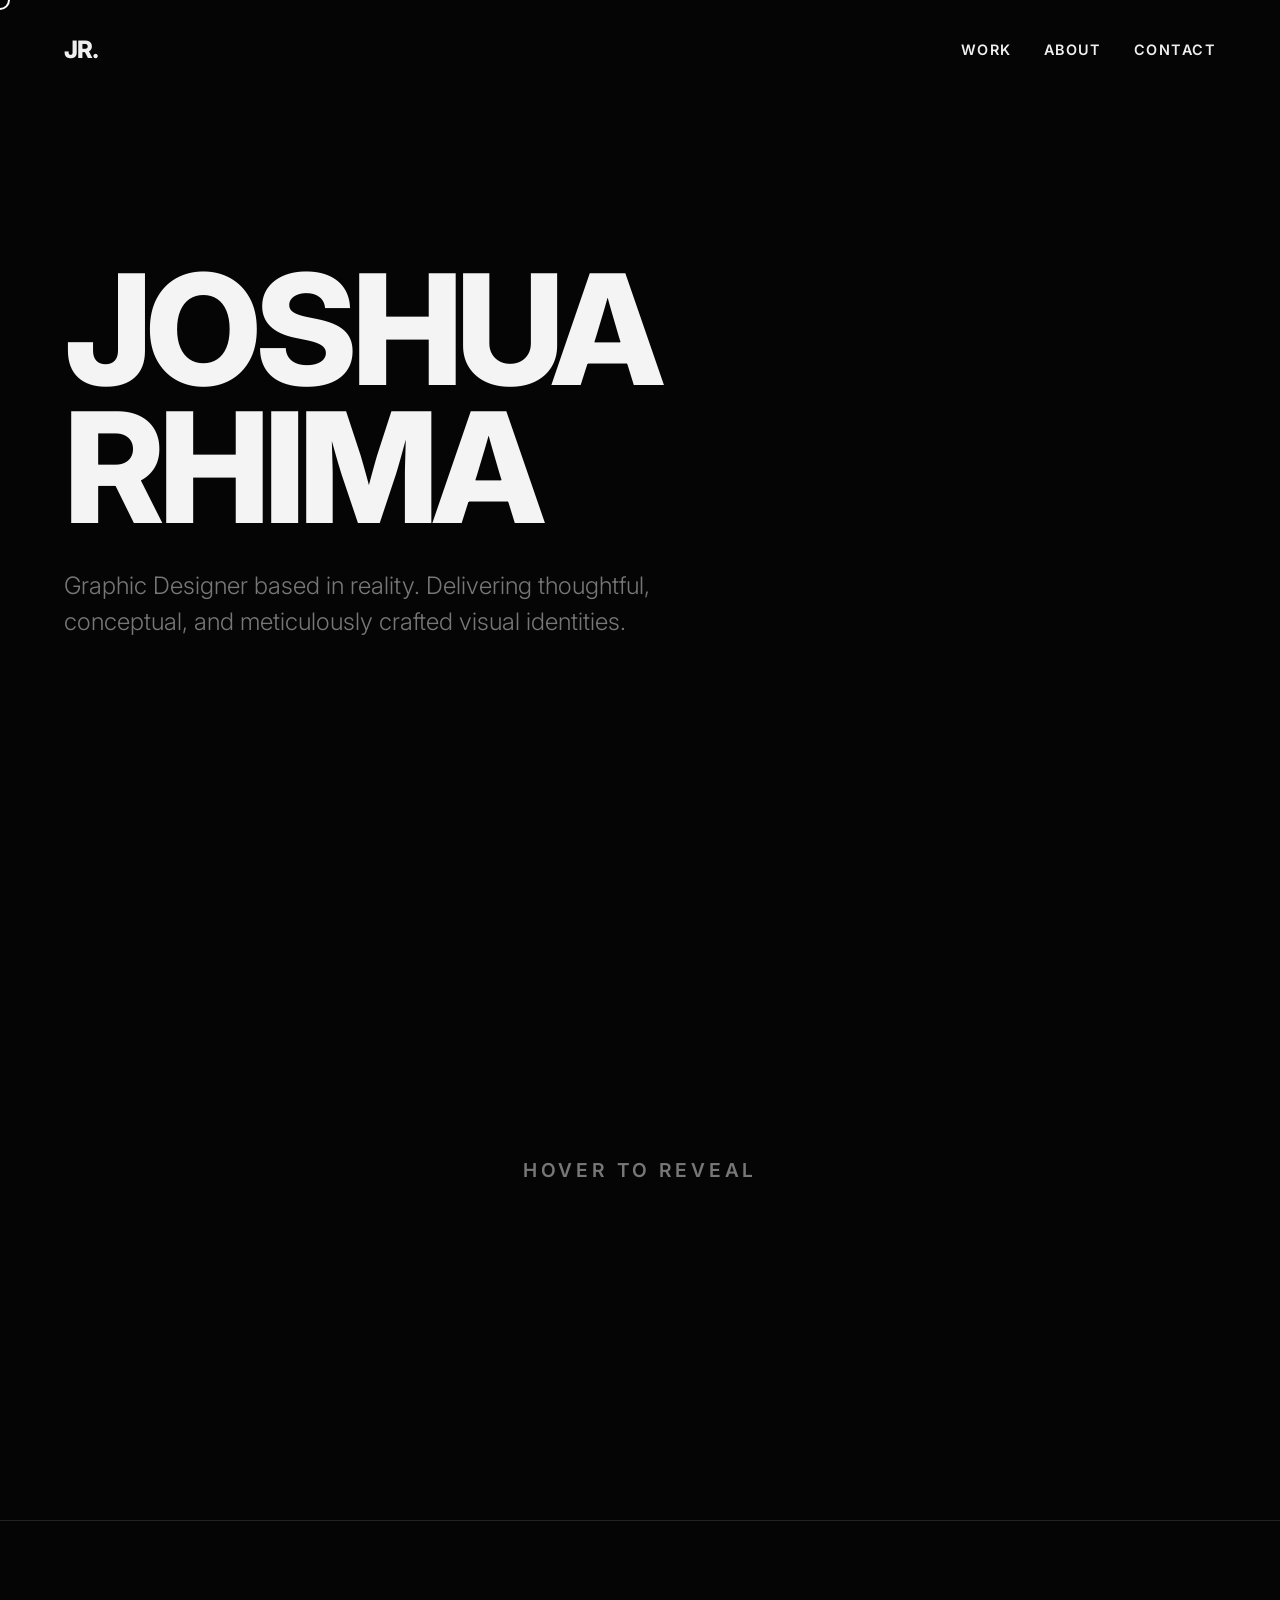
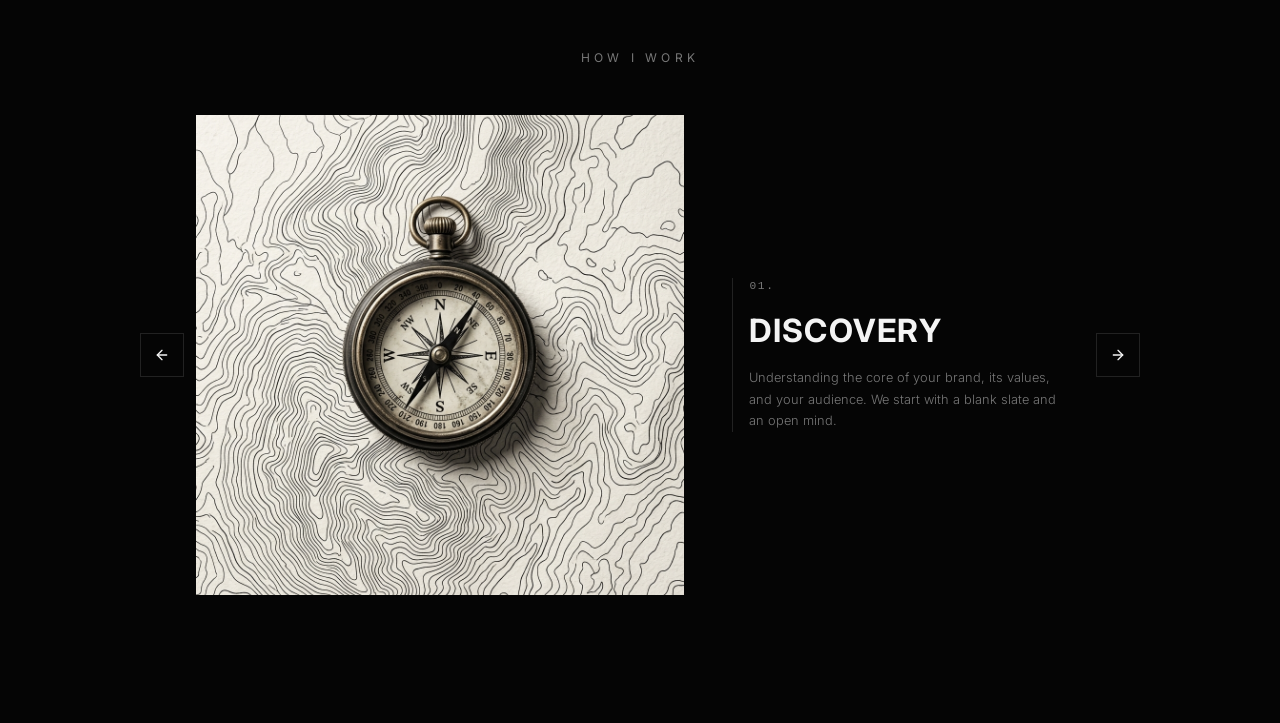
==== index.html @ 40f51364 "Initial commit: Joshua Rhima portfolio site" ====
<!DOCTYPE html>
<html lang="en">
<head>
    <meta charset="UTF-8">
    <meta name="viewport" content="width=device-width, initial-scale=1.0">
    <title>Joshua Rhima | Graphic Designer</title>
    <meta name="description" content="Portfolio of Joshua Rhima, Graphic Designer. Thoughtful identities and monochromatic design.">
    <meta name="keywords" content="Joshua Rhima, Graphic Designer, Portfolio, Branding, Monochromatic, Typography">
    <meta name="author" content="Joshua Rhima">
    <meta property="og:title" content="Joshua Rhima | Graphic Designer">
    <meta property="og:description" content="Portfolio of Joshua Rhima, Graphic Designer. Thoughtful identities and monochromatic design.">
    <meta property="og:type" content="website">
    <meta name="twitter:card" content="summary_large_image">
    <link rel="icon" href="data:image/svg+xml,<svg xmlns='http://www.w3.org/2000/svg' viewBox='0 0 100 100'><rect width='100' height='100' fill='%23000'/><text y='70' x='15' font-size='60' font-family='sans-serif' font-weight='bold' fill='%23fff'>JR</text></svg>">
    
    <!-- Google Fonts: Inter for crisp, modern typography -->
    <link rel="preconnect" href="https://fonts.googleapis.com">
    <link rel="preconnect" href="https://fonts.gstatic.com" crossorigin>
    <link href="https://fonts.googleapis.com/css2?family=Inter:wght@300;400;600;800&display=swap" rel="stylesheet">
    
    <link rel="stylesheet" href="style.css">
</head>
<body>
    <!-- Custom Cursor -->
    <div class="cursor"></div>

    <header class="header slide-in-top">
        <div class="logo"><a href="index.html">JR.</a></div>
        <nav>
            <a href="work.html">Work</a>
            <a href="about.html">About</a>
            <a href="contact.html">Contact</a>
        </nav>
    </header>

    <main>
        <section class="hero fade-in">
            <h1>Joshua<br>Rhima</h1>
            <p class="subtitle">Graphic Designer based in reality. Delivering thoughtful, conceptual, and meticulously crafted visual identities.</p>
        </section>

        <section class="flicker-section">
            <div class="hover-instruction">HOVER TO REVEAL</div>
            <div class="flicker-wrapper">
                <img src="assets/project1.jpg" class="flicker-item" alt="Brand 1">
                <img src="assets/project2.jpg" class="flicker-item" alt="Brand 2">
                <img src="assets/project3.jpg" class="flicker-item" alt="Brand 3">
                <img src="assets/project4.jpg" class="flicker-item" alt="Brand 4">
                <div class="flicker-item typography-brand" style="font-family: Helvetica, sans-serif; font-weight: 900; letter-spacing: -2px; font-size: clamp(3rem, 8vw, 8rem);">MONOLITH</div>
                <div class="flicker-item typography-brand" style="font-family: 'Times New Roman', serif; font-style: italic; font-size: clamp(3rem, 8vw, 8rem);">Void.</div>
                <div class="flicker-item typography-brand" style="font-family: monospace; letter-spacing: 10px; font-size: clamp(2rem, 6vw, 6rem);">S H I F T</div>
                <div class="flicker-item typography-brand" style="font-family: var(--font-primary); font-weight: 300; font-size: clamp(4rem, 9vw, 9rem);">Aura</div>
                <div class="flicker-item typography-brand" style="font-family: 'Courier New', Courier, monospace; font-weight: bold; font-size: clamp(5rem, 10vw, 10rem); transform: scaleY(1.5);">NOVA</div>
                <div class="flicker-item typography-brand" style="font-family: Arial, sans-serif; font-weight: 100; letter-spacing: 20px; font-size: clamp(2rem, 5vw, 5rem);">LUMEN</div>
                <div class="flicker-item typography-brand" style="font-family: 'Georgia', serif; font-weight: bold; font-size: clamp(3rem, 8vw, 8rem); text-transform: uppercase;">Apex</div>
                <div class="flicker-item typography-brand" style="font-family: var(--font-primary); font-weight: 800; font-size: clamp(5rem, 12vw, 12rem); line-height: 0.8;">ZEN<br>ITH</div>
                <div class="flicker-item typography-brand" style="font-family: 'Trebuchet MS', sans-serif; font-style: italic; font-size: clamp(4rem, 9vw, 9rem);">Pulse</div>
                <div class="flicker-item typography-brand" style="font-family: 'Impact', sans-serif; font-size: clamp(4rem, 11vw, 11rem); text-transform: uppercase;">Onyx</div>
                <div class="flicker-item typography-brand" style="font-family: 'Palatino', serif; font-size: clamp(3rem, 7vw, 7rem); letter-spacing: 5px;">KINE</div>
                
                <div class="flicker-final">JR.</div>
            </div>
        </section>

        <section class="how-i-work-section reveal-up">
            <h2 class="section-title" style="text-align: center; margin-bottom: 2rem;">How I Work</h2>
            
            <div class="slider-container">
                <button class="slider-btn prev-btn" aria-label="Previous Slide">
                    <svg viewBox="0 0 24 24" width="24" height="24" stroke="currentColor" stroke-width="2" fill="none" stroke-linecap="round" stroke-linejoin="round"><line x1="19" y1="12" x2="5" y2="12"></line><polyline points="12 19 5 12 12 5"></polyline></svg>
                </button>
                
                <div class="slides-wrapper">
                    <!-- Slide 1 -->
                    <div class="slide active">
                        <div class="slide-content-wrapper">
                            <div class="slide-image">
                                <img src="assets/slide_1.jpg" alt="Discovery Imagery">
                            </div>
                            <div class="slide-text-content">
                                <div class="slide-number">01.</div>
                                <h3 class="slide-heading">Discovery</h3>
                                <p class="slide-text">Understanding the core of your brand, its values, and your audience. We start with a blank slate and an open mind.</p>
                            </div>
                        </div>
                    </div>
                    <!-- Slide 2 -->
                    <div class="slide">
                        <div class="slide-content-wrapper">
                            <div class="slide-image">
                                <img src="assets/slide_2.jpg" alt="Strategy Imagery">
                            </div>
                            <div class="slide-text-content">
                                <div class="slide-number">02.</div>
                                <h3 class="slide-heading">Strategy</h3>
                                <p class="slide-text">Plotting the course. Defining the positioning and messaging framework that will drive the visual identity.</p>
                            </div>
                        </div>
                    </div>
                    <!-- Slide 3 -->
                    <div class="slide">
                        <div class="slide-content-wrapper">
                            <div class="slide-image">
                                <img src="assets/slide_3.jpg" alt="Ideation Imagery">
                            </div>
                            <div class="slide-text-content">
                                <div class="slide-number">03.</div>
                                <h3 class="slide-heading">Ideation</h3>
                                <p class="slide-text">The messy part. Sketching, brainstorming, and exploring a multitude of directions without boundaries.</p>
                            </div>
                        </div>
                    </div>
                    <!-- Slide 4 -->
                    <div class="slide">
                        <div class="slide-content-wrapper">
                            <div class="slide-image">
                                <img src="assets/slide_4.jpg" alt="Concept Imagery">
                            </div>
                            <div class="slide-text-content">
                                <div class="slide-number">04.</div>
                                <h3 class="slide-heading">Concept</h3>
                                <p class="slide-text">Distilling ideas into strong, distinct visual concepts. Creating the first glimpse of the brand's potential.</p>
                            </div>
                        </div>
                    </div>
                    <!-- Slide 5 -->
                    <div class="slide">
                        <div class="slide-content-wrapper">
                            <div class="slide-image">
                                <img src="assets/project1.jpg" alt="Refinement Imagery Placeholder">
                            </div>
                            <div class="slide-text-content">
                                <div class="slide-number">05.</div>
                                <h3 class="slide-heading">Refinement</h3>
                                <p class="slide-text">Honing in on the chosen direction. Stripping away the unnecessary until only the essential remains.</p>
                            </div>
                        </div>
                    </div>
                    <!-- Slide 6 -->
                    <div class="slide">
                        <div class="slide-content-wrapper">
                            <div class="slide-image">
                                <img src="assets/project2.jpg" alt="Typography Imagery Placeholder">
                            </div>
                            <div class="slide-text-content">
                                <div class="slide-number">06.</div>
                                <h3 class="slide-heading">Typography</h3>
                                <p class="slide-text">Selecting and customizing typefaces that give the brand its unique, uncompromising voice and tone.</p>
                            </div>
                        </div>
                    </div>
                    <!-- Slide 7 -->
                    <div class="slide">
                        <div class="slide-content-wrapper">
                            <div class="slide-image">
                                <img src="assets/project3.jpg" alt="Color and Form Imagery Placeholder">
                            </div>
                            <div class="slide-text-content">
                                <div class="slide-number">07.</div>
                                <h3 class="slide-heading">Color & Form</h3>
                                <p class="slide-text">Establishing a robust, monochromatic-focused palette and structural elements that anchor the identity.</p>
                            </div>
                        </div>
                    </div>
                    <!-- Slide 8 -->
                    <div class="slide">
                        <div class="slide-content-wrapper">
                            <div class="slide-image">
                                <img src="assets/project4.jpg" alt="Application Imagery Placeholder">
                            </div>
                            <div class="slide-text-content">
                                <div class="slide-number">08.</div>
                                <h3 class="slide-heading">Application</h3>
                                <p class="slide-text">Testing the identity across various touchpoints—from digital interfaces to physical packaging.</p>
                            </div>
                        </div>
                    </div>
                    <!-- Slide 9 -->
                    <div class="slide">
                        <div class="slide-content-wrapper">
                            <div class="slide-image">
                                <img src="assets/project1.jpg" alt="Delivery Imagery Placeholder">
                            </div>
                            <div class="slide-text-content">
                                <div class="slide-number">09.</div>
                                <h3 class="slide-heading">Delivery</h3>
                                <p class="slide-text">Finalizing guidelines, exporting pristine assets, and handing over the keys to your new brand.</p>
                            </div>
                        </div>
                    </div>
                    <!-- Slide 10 -->
                    <div class="slide">
                        <div class="slide-content-wrapper">
                            <div class="slide-image">
                                <img src="assets/project2.jpg" alt="Evolution Imagery Placeholder">
                            </div>
                            <div class="slide-text-content">
                                <div class="slide-number">10.</div>
                                <h3 class="slide-heading">Evolution</h3>
                                <p class="slide-text">A brand is a living thing. We provide ongoing support to ensure the identity grows and adapts over time.</p>
                            </div>
                        </div>
                    </div>
                </div>
                
                <button class="slider-btn next-btn" aria-label="Next Slide">
                    <svg viewBox="0 0 24 24" width="24" height="24" stroke="currentColor" stroke-width="2" fill="none" stroke-linecap="round" stroke-linejoin="round"><line x1="5" y1="12" x2="19" y2="12"></line><polyline points="12 5 19 12 12 19"></polyline></svg>
                </button>
                
                <div class="slider-dots"></div>
            </div>
        </section>
    </main>

    <script src="main.js"></script>
</body>
</html>
---- style.css ----
/* Custom Properties for Monochromatic Theme */
:root {
    --bg-color: #050505;
    --text-color: #f4f4f4;
    --accent-color: #ffffff;
    --muted-color: #777777;
    --border-color: #222222;
    --font-primary: 'Inter', sans-serif;
    
    --transition-smooth: 0.6s cubic-bezier(0.16, 1, 0.3, 1);
}

/* Reset & Base Styles */
* {
    margin: 0;
    padding: 0;
    box-sizing: border-box;
}

body {
    background-color: var(--bg-color);
    color: var(--text-color);
    font-family: var(--font-primary);
    line-height: 1.5;
    -webkit-font-smoothing: antialiased;
    -moz-osx-font-smoothing: grayscale;
    overflow-x: hidden;
    cursor: none; /* For custom cursor */
}

a {
    color: inherit;
    text-decoration: none;
    transition: color 0.3s ease;
}

a:hover {
    color: var(--muted-color);
}

/* Custom Cursor */
.cursor {
    width: 20px;
    height: 20px;
    border: 2px solid var(--accent-color);
    border-radius: 50%;
    position: fixed;
    pointer-events: none;
    z-index: 9999;
    transform: translate(-50%, -50%);
    transition: width 0.2s, height 0.2s, background-color 0.2s;
    mix-blend-mode: difference;
}

.cursor.hovered {
    width: 50px;
    height: 50px;
    background-color: var(--accent-color);
    border-color: transparent;
}

/* Header */
.header {
    display: flex;
    justify-content: space-between;
    align-items: center;
    padding: 2rem 4rem;
    position: fixed;
    top: 0;
    width: 100%;
    z-index: 100;
    mix-blend-mode: difference;
}

.logo {
    font-size: 1.5rem;
    font-weight: 800;
    letter-spacing: -0.05em;
}

nav {
    display: flex;
    gap: 2rem;
    font-size: 0.9rem;
    font-weight: 600;
    text-transform: uppercase;
    letter-spacing: 0.1em;
}

/* Hero Section */
.hero {
    min-height: 100vh;
    display: flex;
    flex-direction: column;
    justify-content: center;
    padding: 0 4rem;
}

.hero h1 {
    font-size: clamp(4rem, 12vw, 12rem);
    font-weight: 800;
    line-height: 0.9;
    letter-spacing: -0.04em;
    margin-bottom: 2rem;
    text-transform: uppercase;
}

.subtitle {
    font-size: clamp(1rem, 2vw, 1.5rem);
    max-width: 600px;
    color: var(--muted-color);
    font-weight: 300;
}

/* Typography Utilities */
.section-title {
    font-size: clamp(2rem, 5vw, 4rem);
    font-weight: 600;
    letter-spacing: -0.02em;
    margin-bottom: 4rem;
}

/* Work Section */
.work-section {
    padding: 8rem 4rem;
}

.work-grid {
    display: grid;
    grid-template-columns: repeat(2, 1fr);
    gap: 6rem 4rem;
}

.project-card {
    display: flex;
    flex-direction: column;
    gap: 1.5rem;
}

/* Asymmetric / Playful Grid */
.offset-card {
    margin-top: 8rem;
}

.project-image-wrapper {
    overflow: hidden;
    position: relative;
    aspect-ratio: 4/5;
    background-color: var(--border-color);
}

.project-image {
    width: 100%;
    height: 100%;
    object-fit: cover;
    transition: transform 0.8s var(--transition-smooth);
    filter: grayscale(100%);
}

.project-card:hover .project-image {
    transform: scale(1.05);
    filter: grayscale(0%);
}

.project-info h3 {
    font-size: 1.5rem;
    font-weight: 600;
    margin-bottom: 0.5rem;
}

.project-info p {
    color: var(--muted-color);
    font-size: 0.9rem;
    text-transform: uppercase;
    letter-spacing: 0.05em;
}

/* About Section */
.about-section {
    padding: 8rem 4rem;
    background-color: #111;
    border-top: 1px solid var(--border-color);
    border-bottom: 1px solid var(--border-color);
}

.about-content {
    max-width: 800px;
    font-size: clamp(1.2rem, 3vw, 2.5rem);
    font-weight: 300;
    color: var(--muted-color);
}

.about-content p {
    margin-bottom: 2rem;
}

.about-content p:last-child {
    color: var(--text-color);
    font-weight: 600;
}

/* Footer */
.footer {
    padding: 8rem 4rem 2rem;
    display: flex;
    flex-direction: column;
    gap: 4rem;
}

.footer-headline {
    font-size: clamp(3rem, 8vw, 8rem);
    font-weight: 800;
    letter-spacing: -0.04em;
    line-height: 1;
}

.email-link {
    font-size: clamp(1.5rem, 4vw, 3rem);
    font-weight: 300;
    display: inline-block;
    border-bottom: 2px solid var(--accent-color);
    padding-bottom: 0.5rem;
    width: max-content;
}

.socials {
    display: flex;
    gap: 2rem;
    font-size: 1rem;
    text-transform: uppercase;
    letter-spacing: 0.1em;
    margin-top: 2rem;
}

.footer-bottom {
    display: flex;
    justify-content: space-between;
    padding-top: 2rem;
    border-top: 1px solid var(--border-color);
    font-size: 0.8rem;
    color: var(--muted-color);
    text-transform: uppercase;
    letter-spacing: 0.05em;
}

/* Animations & Reveal states */
.reveal-up {
    opacity: 0;
    transform: translateY(60px);
    transition: opacity 1s ease-out, transform 1s var(--transition-smooth);
}

.reveal-up.active {
    opacity: 1;
    transform: translateY(0);
}

.slide-in-top {
    animation: slideInTop 1s var(--transition-smooth) forwards;
}

.fade-in {
    animation: fadeIn 1.5s ease-out forwards;
}

@keyframes slideInTop {
    from { transform: translateY(-100%); opacity: 0; }
    to { transform: translateY(0); opacity: 1; }
}

@keyframes fadeIn {
    from { opacity: 0; }
    to { opacity: 1; }
}

/* Flicker Section */
.flicker-section {
    position: relative;
    width: 100%;
    height: 60vh;
    display: flex;
    justify-content: center;
    align-items: center;
    overflow: hidden;
    margin-bottom: 5rem;
    cursor: pointer;
}

.hover-instruction {
    position: absolute;
    font-size: clamp(0.8rem, 2vw, 1.2rem);
    letter-spacing: 0.2em;
    color: var(--muted-color);
    text-transform: uppercase;
    transition: opacity 0.3s ease;
    z-index: 10;
    pointer-events: none;
    font-weight: 600;
}

.flicker-section.is-playing .hover-instruction {
    opacity: 0;
}

/* How I Work Slider */
.how-i-work-section {
    padding: 8rem 4rem;
    display: flex;
    flex-direction: column;
    align-items: center;
    border-top: 1px solid var(--border-color);
    background-color: var(--bg-color);
}

.how-i-work-section .section-title {
    font-size: 0.75rem !important;
    font-weight: 400 !important;
    text-transform: uppercase;
    letter-spacing: 0.35em;
    color: var(--muted-color);
    margin-bottom: 3rem !important;
}

.slider-container {
    position: relative;
    width: 100%;
    max-width: 1000px;
    height: 480px;
    background-color: transparent;
    border: none;
    display: flex;
    align-items: center;
    overflow: hidden;
}

.slides-wrapper {
    position: relative;
    width: 100%;
    height: 100%;
}

.slide {
    position: absolute;
    top: 0;
    left: 0;
    width: 100%;
    height: 100%;
    padding: 0 3.5rem;
    opacity: 0;
    visibility: hidden;
    transition: opacity 0.6s ease, transform 0.6s var(--transition-smooth);
    transform: translateX(40px);
}

.slide-content-wrapper {
    display: flex;
    gap: 3rem;
    align-items: center;
    width: 100%;
    height: 100%;
}

.slide-image {
    flex: 0 0 55%;
    height: 100%;
    display: flex;
    align-items: center;
    justify-content: center;
    overflow: hidden;
}

.slide-image img {
    width: 100%;
    height: 100%;
    object-fit: cover;
    display: block;
    filter: grayscale(30%);
    transition: filter 0.4s ease;
}

.slide.active .slide-image img {
    filter: grayscale(10%);
}

.slide-text-content {
    flex: 1;
    display: flex;
    flex-direction: column;
    justify-content: center;
    padding-left: 1rem;
    border-left: 1px solid var(--border-color);
}

.slide.active {
    opacity: 1;
    visibility: visible;
    transform: translateX(0);
}

.slide.exiting-left {
    transform: translateX(-40px);
}

.slide.exiting-right {
    transform: translateX(40px);
}

.slide-number {
    font-size: 0.7rem;
    font-weight: 400;
    color: var(--muted-color);
    margin-bottom: 0.75rem;
    font-family: monospace;
    letter-spacing: 0.15em;
}

.slide-heading {
    font-size: clamp(1.25rem, 3vw, 2rem);
    font-weight: 700;
    margin-bottom: 0.75rem;
    text-transform: uppercase;
    letter-spacing: 0.04em;
}

.slide-text {
    font-size: 0.8rem;
    color: var(--muted-color);
    max-width: 320px;
    line-height: 1.7;
    font-weight: 300;
}

.slider-btn {
    position: absolute;
    top: 50%;
    transform: translateY(-50%);
    background: transparent;
    border: 1px solid var(--border-color);
    color: var(--text-color);
    width: 44px;
    height: 44px;
    display: flex;
    align-items: center;
    justify-content: center;
    cursor: pointer;
    z-index: 10;
    transition: border-color 0.3s ease, color 0.3s ease;
}

.slider-btn:hover {
    border-color: var(--text-color);
    color: var(--muted-color);
}

.slider-btn svg {
    pointer-events: none;
    width: 16px;
    height: 16px;
}

.prev-btn { left: 0; }
.next-btn { right: 0; }

.slider-dots {
    position: absolute;
    bottom: -2rem;
    left: 50%;
    transform: translateX(-50%);
    display: flex;
    gap: 12px;
}

.dot {
    width: 6px;
    height: 6px;
    border-radius: 50%;
    background-color: var(--border-color);
    cursor: pointer;
    transition: background-color 0.3s ease, transform 0.3s ease;
}

.dot.active {
    background-color: var(--text-color);
    transform: scale(1.4);
}

.flicker-wrapper {
    position: relative;
    width: 100%;
    height: 100%;
    display: flex;
    justify-content: center;
    align-items: center;
}

.flicker-item {
    position: absolute;
    opacity: 0;
    visibility: hidden;
    max-width: 80%;
    max-height: 80%;
    object-fit: contain;
}

.flicker-item.active {
    opacity: 1;
    visibility: visible;
}

.typography-brand {
    color: var(--text-color);
    text-align: center;
    pointer-events: none;
    user-select: none;
}

/* Final JR Icon */
.flicker-final {
    position: absolute;
    font-size: clamp(10rem, 25vw, 25rem);
    font-weight: 800;
    letter-spacing: -0.05em;
    color: var(--text-color);
    opacity: 0;
    visibility: hidden;
    transform: scale(0.5);
    transform-origin: center;
}

.flicker-final.active {
    visibility: visible;
    animation: finalPopOut 2s cubic-bezier(0.16, 1, 0.3, 1) forwards;
}

@keyframes finalPopOut {
    0% {
        opacity: 0;
        transform: scale(0.2);
    }
    30% {
        opacity: 1;
        transform: scale(1);
    }
    70% {
        opacity: 1;
        transform: scale(1.05);
    }
    100% {
        opacity: 0;
        transform: scale(3);
    }
}

/* Responsive Design */
@media (max-width: 900px) {
    .work-grid {
        grid-template-columns: 1fr;
        gap: 4rem;
    }
    
    .offset-card {
        margin-top: 0;
    }
    
    .header {
        padding: 1.5rem 2rem;
    }
    
    .hero, .work-section, .about-section, .footer {
        padding-left: 2rem;
        padding-right: 2rem;
    }
    
    .cursor {
        display: none; /* Disable custom cursor on mobile */
    }
    
    body {
        cursor: auto; /* Reset to normal cursor */
    }
    
    .how-i-work-section {
        padding: 5rem 1.5rem;
    }
    
    .slider-container {
        height: 520px;
    }
    
    .slide {
        padding: 0 2.5rem;
    }
    
    .slide-content-wrapper {
        flex-direction: column;
        gap: 1.5rem;
    }
    
    .slide-image {
        flex: 0 0 50%;
        width: 100%;
    }
    
    .slide-text-content {
        border-left: none;
        border-top: 1px solid var(--border-color);
        padding-left: 0;
        padding-top: 1rem;
    }
    
    .slider-btn {
        width: 32px;
        height: 32px;
    }
    
    .slider-btn svg {
        width: 12px;
        height: 12px;
    }
}
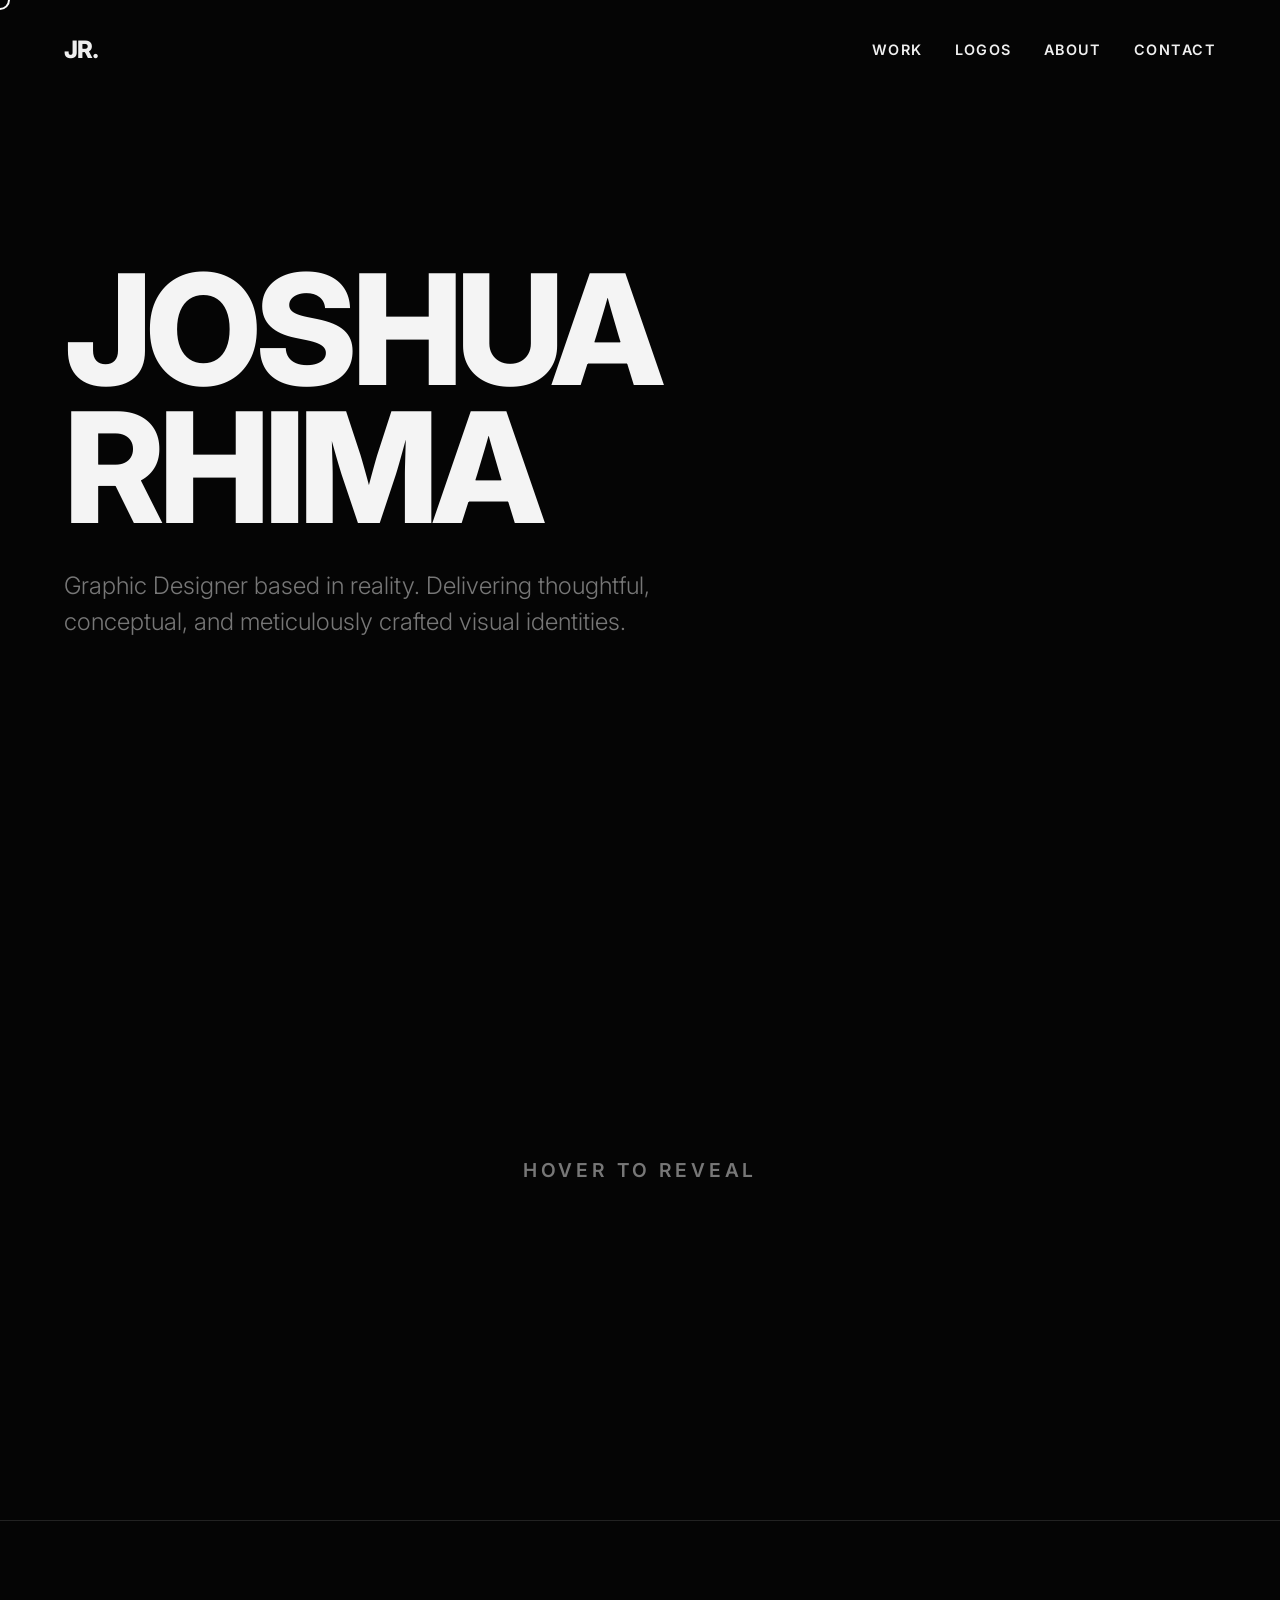
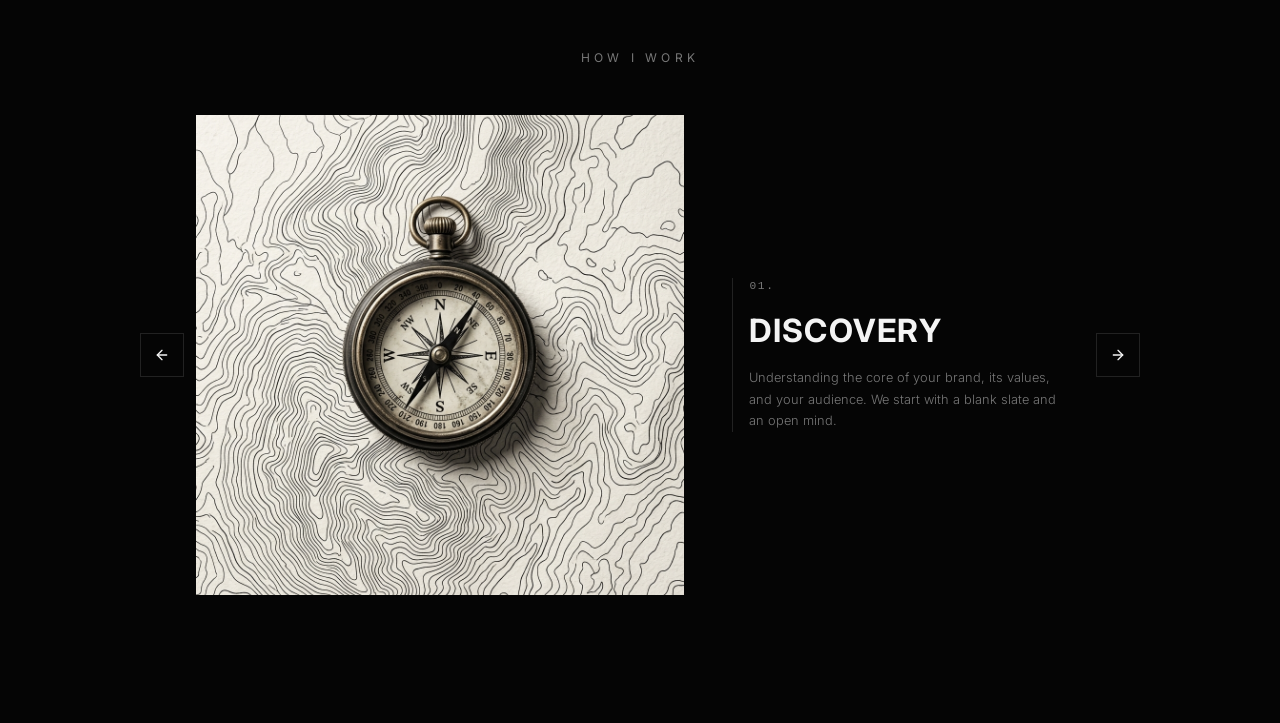
==== commit ea5551b0: "feat: Add Logos page, update navbars, and add new slide images" ====
--- a/index.html
+++ b/index.html
@@ -28,6 +28,7 @@
         <div class="logo"><a href="index.html">JR.</a></div>
         <nav>
             <a href="work.html">Work</a>
+            <a href="logos.html">Logos</a>
             <a href="about.html">About</a>
             <a href="contact.html">Contact</a>
         </nav>
@@ -127,7 +128,7 @@
                     <div class="slide">
                         <div class="slide-content-wrapper">
                             <div class="slide-image">
-                                <img src="assets/project1.jpg" alt="Refinement Imagery Placeholder">
+                                <img src="assets/slide_5.jpg" alt="Refinement Imagery">
                             </div>
                             <div class="slide-text-content">
                                 <div class="slide-number">05.</div>
@@ -140,7 +141,7 @@
                     <div class="slide">
                         <div class="slide-content-wrapper">
                             <div class="slide-image">
-                                <img src="assets/project2.jpg" alt="Typography Imagery Placeholder">
+                                <img src="assets/slide_6.jpg" alt="Typography Imagery">
                             </div>
                             <div class="slide-text-content">
                                 <div class="slide-number">06.</div>
@@ -153,7 +154,7 @@
                     <div class="slide">
                         <div class="slide-content-wrapper">
                             <div class="slide-image">
-                                <img src="assets/project3.jpg" alt="Color and Form Imagery Placeholder">
+                                <img src="assets/slide_7.jpg" alt="Color and Form Imagery">
                             </div>
                             <div class="slide-text-content">
                                 <div class="slide-number">07.</div>
@@ -166,7 +167,7 @@
                     <div class="slide">
                         <div class="slide-content-wrapper">
                             <div class="slide-image">
-                                <img src="assets/project4.jpg" alt="Application Imagery Placeholder">
+                                <img src="assets/slide_8.jpg" alt="Application Imagery">
                             </div>
                             <div class="slide-text-content">
                                 <div class="slide-number">08.</div>
@@ -179,7 +180,7 @@
                     <div class="slide">
                         <div class="slide-content-wrapper">
                             <div class="slide-image">
-                                <img src="assets/project1.jpg" alt="Delivery Imagery Placeholder">
+                                <img src="assets/slide_9.jpg" alt="Delivery Imagery">
                             </div>
                             <div class="slide-text-content">
                                 <div class="slide-number">09.</div>
@@ -192,7 +193,7 @@
                     <div class="slide">
                         <div class="slide-content-wrapper">
                             <div class="slide-image">
-                                <img src="assets/project2.jpg" alt="Evolution Imagery Placeholder">
+                                <img src="assets/slide_10.jpg" alt="Evolution Imagery">
                             </div>
                             <div class="slide-text-content">
                                 <div class="slide-number">10.</div>
--- a/style.css
+++ b/style.css
@@ -178,7 +178,6 @@
 /* About Section */
 .about-section {
     padding: 8rem 4rem;
-    background-color: #111;
     border-top: 1px solid var(--border-color);
     border-bottom: 1px solid var(--border-color);
 }
@@ -548,11 +547,112 @@
     100% {
         opacity: 0;
         transform: scale(3);
-    }
-}
-
-/* Responsive Design */
+/* Logos Page Styles */
+.logos-hero {
+    padding: 10rem 4rem 4rem;
+    display: flex;
+    flex-direction: column;
+    justify-content: center;
+    border-bottom: 1px solid var(--border-color);
+}
+
+.logos-page-title {
+    font-size: clamp(3rem, 8vw, 8rem);
+    font-weight: 800;
+    letter-spacing: -0.04em;
+    line-height: 1;
+    text-transform: uppercase;
+    margin-bottom: 2rem;
+}
+
+.logos-page-subtitle {
+    font-size: clamp(1rem, 2vw, 1.5rem);
+    max-width: 600px;
+    color: var(--muted-color);
+    font-weight: 300;
+}
+
+.logos-grid-section {
+    padding: 0;
+}
+
+.logos-grid {
+    display: grid;
+    grid-template-columns: repeat(3, 1fr);
+    border-bottom: 1px solid var(--border-color);
+}
+
+.logo-cell {
+    aspect-ratio: 1;
+    display: flex;
+    flex-direction: column;
+    justify-content: center;
+    align-items: center;
+    border-right: 1px solid var(--border-color);
+    border-bottom: 1px solid var(--border-color);
+    position: relative;
+    overflow: hidden;
+    cursor: none;
+    transition: background-color 0.4s ease;
+}
+
+.logo-cell:nth-child(3n) {
+    border-right: none;
+}
+
+.logo-cell:hover {
+    background-color: #111;
+}
+
+.logo-mark {
+    color: var(--text-color);
+    text-align: center;
+    pointer-events: none;
+    user-select: none;
+    transition: transform 0.6s cubic-bezier(0.16, 1, 0.3, 1);
+}
+
+.logo-cell:hover .logo-mark {
+    transform: scale(1.05);
+}
+
+.logo-label {
+    position: absolute;
+    bottom: 1.5rem;
+    font-size: 0.75rem;
+    text-transform: uppercase;
+    letter-spacing: 0.1em;
+    color: var(--muted-color);
+    opacity: 0;
+    transform: translateY(10px);
+    transition: opacity 0.4s ease, transform 0.4s ease;
+}
+
+.logo-cell:hover .logo-label {
+    opacity: 1;
+    transform: translateY(0);
+}
+
+/* Animations & Reveal states */
+
 @media (max-width: 900px) {
+    .logos-hero {
+        padding-left: 2rem;
+        padding-right: 2rem;
+    }
+    
+    .logos-grid {
+        grid-template-columns: repeat(2, 1fr);
+    }
+    
+    .logo-cell:nth-child(2n) {
+        border-right: none;
+    }
+    
+    .logo-cell:nth-child(3n) {
+        border-right: 1px solid var(--border-color); /* Restore border for 3rd items in a 2-col layout */
+    }
+
     .work-grid {
         grid-template-columns: 1fr;
         gap: 4rem;
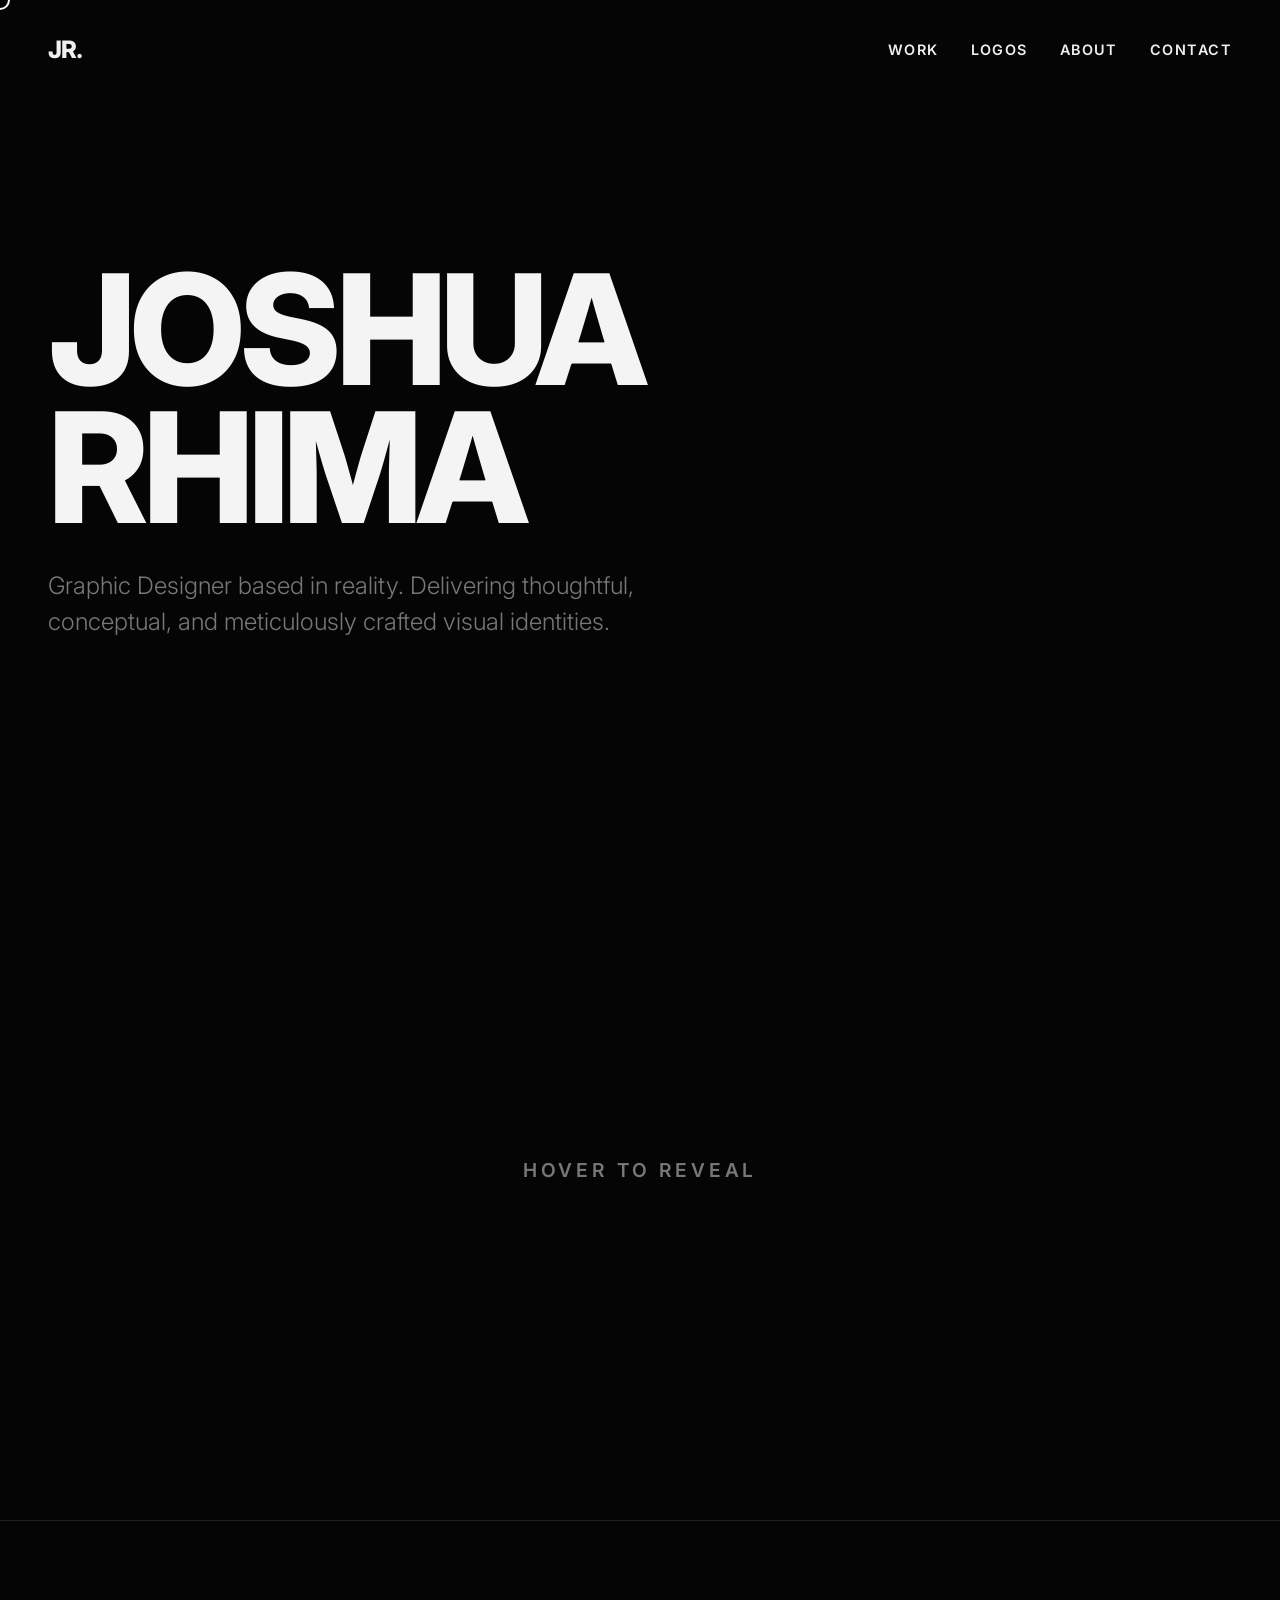
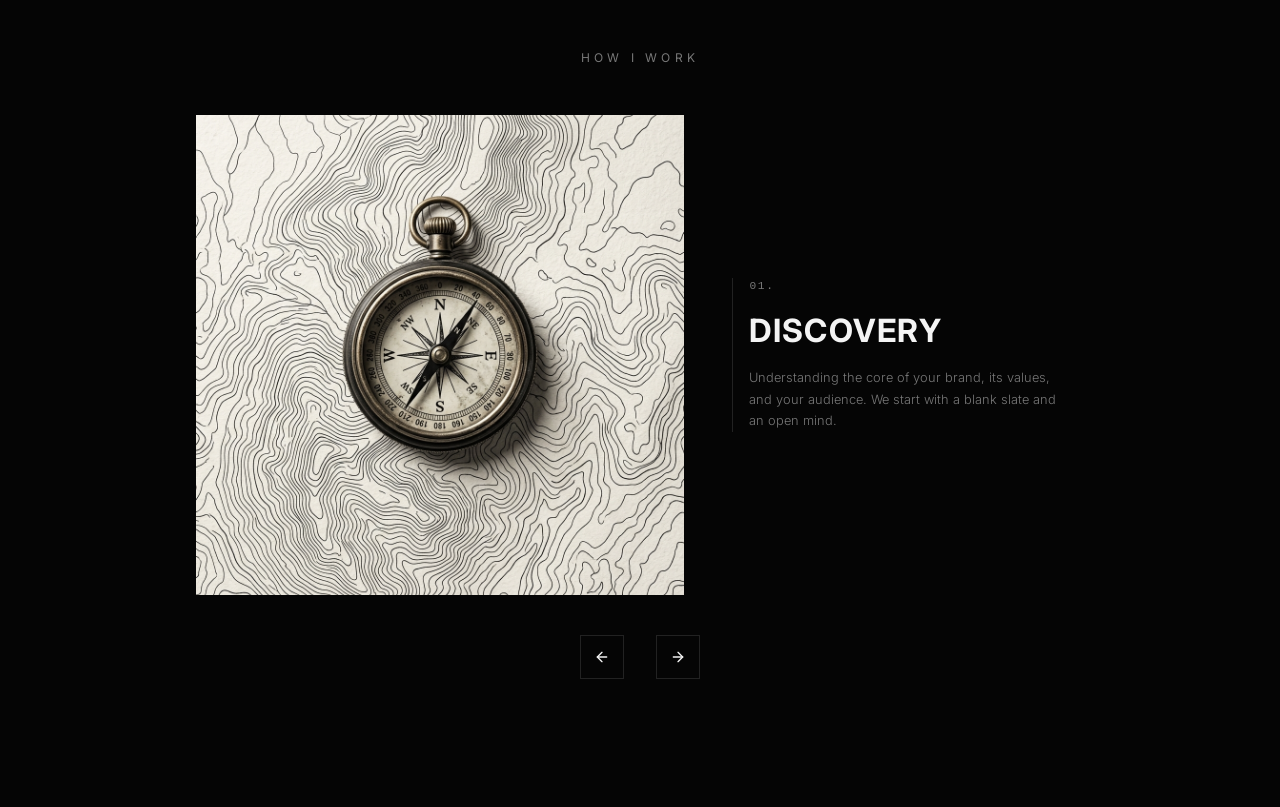
==== commit 93ad443b: "Fix slider arrow overlap by creating a dedicated slider navigation bar below the images" ====
--- a/index.html
+++ b/index.html
@@ -26,7 +26,12 @@
 
     <header class="header slide-in-top">
         <div class="logo"><a href="index.html">JR.</a></div>
-        <nav>
+        <button class="menu-toggle" aria-label="Toggle Menu">
+            <span></span>
+            <span></span>
+            <span></span>
+        </button>
+        <nav class="nav-menu">
             <a href="work.html">Work</a>
             <a href="logos.html">Logos</a>
             <a href="about.html">About</a>
@@ -67,148 +72,148 @@
             <h2 class="section-title" style="text-align: center; margin-bottom: 2rem;">How I Work</h2>
             
             <div class="slider-container">
+                <div class="slides-wrapper">
+                    <!-- Slide 1 -->
+                    <div class="slide active">
+                        <div class="slide-content-wrapper">
+                            <div class="slide-image">
+                                <img src="assets/slide_1.jpg" alt="Discovery Imagery">
+                            </div>
+                            <div class="slide-text-content">
+                                <div class="slide-number">01.</div>
+                                <h3 class="slide-heading">Discovery</h3>
+                                <p class="slide-text">Understanding the core of your brand, its values, and your audience. We start with a blank slate and an open mind.</p>
+                            </div>
+                        </div>
+                    </div>
+                    <!-- Slide 2 -->
+                    <div class="slide">
+                        <div class="slide-content-wrapper">
+                            <div class="slide-image">
+                                <img src="assets/slide_2.jpg" alt="Strategy Imagery">
+                            </div>
+                            <div class="slide-text-content">
+                                <div class="slide-number">02.</div>
+                                <h3 class="slide-heading">Strategy</h3>
+                                <p class="slide-text">Plotting the course. Defining the positioning and messaging framework that will drive the visual identity.</p>
+                            </div>
+                        </div>
+                    </div>
+                    <!-- Slide 3 -->
+                    <div class="slide">
+                        <div class="slide-content-wrapper">
+                            <div class="slide-image">
+                                <img src="assets/slide_3.jpg" alt="Ideation Imagery">
+                            </div>
+                            <div class="slide-text-content">
+                                <div class="slide-number">03.</div>
+                                <h3 class="slide-heading">Ideation</h3>
+                                <p class="slide-text">The messy part. Sketching, brainstorming, and exploring a multitude of directions without boundaries.</p>
+                            </div>
+                        </div>
+                    </div>
+                    <!-- Slide 4 -->
+                    <div class="slide">
+                        <div class="slide-content-wrapper">
+                            <div class="slide-image">
+                                <img src="assets/slide_4.jpg" alt="Concept Imagery">
+                            </div>
+                            <div class="slide-text-content">
+                                <div class="slide-number">04.</div>
+                                <h3 class="slide-heading">Concept</h3>
+                                <p class="slide-text">Distilling ideas into strong, distinct visual concepts. Creating the first glimpse of the brand's potential.</p>
+                            </div>
+                        </div>
+                    </div>
+                    <!-- Slide 5 -->
+                    <div class="slide">
+                        <div class="slide-content-wrapper">
+                            <div class="slide-image">
+                                <img src="assets/slide_5.jpg" alt="Refinement Imagery">
+                            </div>
+                            <div class="slide-text-content">
+                                <div class="slide-number">05.</div>
+                                <h3 class="slide-heading">Refinement</h3>
+                                <p class="slide-text">Honing in on the chosen direction. Stripping away the unnecessary until only the essential remains.</p>
+                            </div>
+                        </div>
+                    </div>
+                    <!-- Slide 6 -->
+                    <div class="slide">
+                        <div class="slide-content-wrapper">
+                            <div class="slide-image">
+                                <img src="assets/slide_6.jpg" alt="Typography Imagery">
+                            </div>
+                            <div class="slide-text-content">
+                                <div class="slide-number">06.</div>
+                                <h3 class="slide-heading">Typography</h3>
+                                <p class="slide-text">Selecting and customizing typefaces that give the brand its unique, uncompromising voice and tone.</p>
+                            </div>
+                        </div>
+                    </div>
+                    <!-- Slide 7 -->
+                    <div class="slide">
+                        <div class="slide-content-wrapper">
+                            <div class="slide-image">
+                                <img src="assets/slide_7.jpg" alt="Color and Form Imagery">
+                            </div>
+                            <div class="slide-text-content">
+                                <div class="slide-number">07.</div>
+                                <h3 class="slide-heading">Color & Form</h3>
+                                <p class="slide-text">Establishing a robust, monochromatic-focused palette and structural elements that anchor the identity.</p>
+                            </div>
+                        </div>
+                    </div>
+                    <!-- Slide 8 -->
+                    <div class="slide">
+                        <div class="slide-content-wrapper">
+                            <div class="slide-image">
+                                <img src="assets/slide_8.jpg" alt="Application Imagery">
+                            </div>
+                            <div class="slide-text-content">
+                                <div class="slide-number">08.</div>
+                                <h3 class="slide-heading">Application</h3>
+                                <p class="slide-text">Testing the identity across various touchpoints—from digital interfaces to physical packaging.</p>
+                            </div>
+                        </div>
+                    </div>
+                    <!-- Slide 9 -->
+                    <div class="slide">
+                        <div class="slide-content-wrapper">
+                            <div class="slide-image">
+                                <img src="assets/slide_9.jpg" alt="Delivery Imagery">
+                            </div>
+                            <div class="slide-text-content">
+                                <div class="slide-number">09.</div>
+                                <h3 class="slide-heading">Delivery</h3>
+                                <p class="slide-text">Finalizing guidelines, exporting pristine assets, and handing over the keys to your new brand.</p>
+                            </div>
+                        </div>
+                    </div>
+                    <!-- Slide 10 -->
+                    <div class="slide">
+                        <div class="slide-content-wrapper">
+                            <div class="slide-image">
+                                <img src="assets/slide_10.jpg" alt="Evolution Imagery">
+                            </div>
+                            <div class="slide-text-content">
+                                <div class="slide-number">10.</div>
+                                <h3 class="slide-heading">Evolution</h3>
+                                <p class="slide-text">A brand is a living thing. We provide ongoing support to ensure the identity grows and adapts over time.</p>
+                            </div>
+                        </div>
+                    </div>
+                </div>
+            </div>
+
+            <div class="slider-nav">
                 <button class="slider-btn prev-btn" aria-label="Previous Slide">
                     <svg viewBox="0 0 24 24" width="24" height="24" stroke="currentColor" stroke-width="2" fill="none" stroke-linecap="round" stroke-linejoin="round"><line x1="19" y1="12" x2="5" y2="12"></line><polyline points="12 19 5 12 12 5"></polyline></svg>
                 </button>
-                
-                <div class="slides-wrapper">
-                    <!-- Slide 1 -->
-                    <div class="slide active">
-                        <div class="slide-content-wrapper">
-                            <div class="slide-image">
-                                <img src="assets/slide_1.jpg" alt="Discovery Imagery">
-                            </div>
-                            <div class="slide-text-content">
-                                <div class="slide-number">01.</div>
-                                <h3 class="slide-heading">Discovery</h3>
-                                <p class="slide-text">Understanding the core of your brand, its values, and your audience. We start with a blank slate and an open mind.</p>
-                            </div>
-                        </div>
-                    </div>
-                    <!-- Slide 2 -->
-                    <div class="slide">
-                        <div class="slide-content-wrapper">
-                            <div class="slide-image">
-                                <img src="assets/slide_2.jpg" alt="Strategy Imagery">
-                            </div>
-                            <div class="slide-text-content">
-                                <div class="slide-number">02.</div>
-                                <h3 class="slide-heading">Strategy</h3>
-                                <p class="slide-text">Plotting the course. Defining the positioning and messaging framework that will drive the visual identity.</p>
-                            </div>
-                        </div>
-                    </div>
-                    <!-- Slide 3 -->
-                    <div class="slide">
-                        <div class="slide-content-wrapper">
-                            <div class="slide-image">
-                                <img src="assets/slide_3.jpg" alt="Ideation Imagery">
-                            </div>
-                            <div class="slide-text-content">
-                                <div class="slide-number">03.</div>
-                                <h3 class="slide-heading">Ideation</h3>
-                                <p class="slide-text">The messy part. Sketching, brainstorming, and exploring a multitude of directions without boundaries.</p>
-                            </div>
-                        </div>
-                    </div>
-                    <!-- Slide 4 -->
-                    <div class="slide">
-                        <div class="slide-content-wrapper">
-                            <div class="slide-image">
-                                <img src="assets/slide_4.jpg" alt="Concept Imagery">
-                            </div>
-                            <div class="slide-text-content">
-                                <div class="slide-number">04.</div>
-                                <h3 class="slide-heading">Concept</h3>
-                                <p class="slide-text">Distilling ideas into strong, distinct visual concepts. Creating the first glimpse of the brand's potential.</p>
-                            </div>
-                        </div>
-                    </div>
-                    <!-- Slide 5 -->
-                    <div class="slide">
-                        <div class="slide-content-wrapper">
-                            <div class="slide-image">
-                                <img src="assets/slide_5.jpg" alt="Refinement Imagery">
-                            </div>
-                            <div class="slide-text-content">
-                                <div class="slide-number">05.</div>
-                                <h3 class="slide-heading">Refinement</h3>
-                                <p class="slide-text">Honing in on the chosen direction. Stripping away the unnecessary until only the essential remains.</p>
-                            </div>
-                        </div>
-                    </div>
-                    <!-- Slide 6 -->
-                    <div class="slide">
-                        <div class="slide-content-wrapper">
-                            <div class="slide-image">
-                                <img src="assets/slide_6.jpg" alt="Typography Imagery">
-                            </div>
-                            <div class="slide-text-content">
-                                <div class="slide-number">06.</div>
-                                <h3 class="slide-heading">Typography</h3>
-                                <p class="slide-text">Selecting and customizing typefaces that give the brand its unique, uncompromising voice and tone.</p>
-                            </div>
-                        </div>
-                    </div>
-                    <!-- Slide 7 -->
-                    <div class="slide">
-                        <div class="slide-content-wrapper">
-                            <div class="slide-image">
-                                <img src="assets/slide_7.jpg" alt="Color and Form Imagery">
-                            </div>
-                            <div class="slide-text-content">
-                                <div class="slide-number">07.</div>
-                                <h3 class="slide-heading">Color & Form</h3>
-                                <p class="slide-text">Establishing a robust, monochromatic-focused palette and structural elements that anchor the identity.</p>
-                            </div>
-                        </div>
-                    </div>
-                    <!-- Slide 8 -->
-                    <div class="slide">
-                        <div class="slide-content-wrapper">
-                            <div class="slide-image">
-                                <img src="assets/slide_8.jpg" alt="Application Imagery">
-                            </div>
-                            <div class="slide-text-content">
-                                <div class="slide-number">08.</div>
-                                <h3 class="slide-heading">Application</h3>
-                                <p class="slide-text">Testing the identity across various touchpoints—from digital interfaces to physical packaging.</p>
-                            </div>
-                        </div>
-                    </div>
-                    <!-- Slide 9 -->
-                    <div class="slide">
-                        <div class="slide-content-wrapper">
-                            <div class="slide-image">
-                                <img src="assets/slide_9.jpg" alt="Delivery Imagery">
-                            </div>
-                            <div class="slide-text-content">
-                                <div class="slide-number">09.</div>
-                                <h3 class="slide-heading">Delivery</h3>
-                                <p class="slide-text">Finalizing guidelines, exporting pristine assets, and handing over the keys to your new brand.</p>
-                            </div>
-                        </div>
-                    </div>
-                    <!-- Slide 10 -->
-                    <div class="slide">
-                        <div class="slide-content-wrapper">
-                            <div class="slide-image">
-                                <img src="assets/slide_10.jpg" alt="Evolution Imagery">
-                            </div>
-                            <div class="slide-text-content">
-                                <div class="slide-number">10.</div>
-                                <h3 class="slide-heading">Evolution</h3>
-                                <p class="slide-text">A brand is a living thing. We provide ongoing support to ensure the identity grows and adapts over time.</p>
-                            </div>
-                        </div>
-                    </div>
-                </div>
-                
+                <div class="slider-dots"></div>
                 <button class="slider-btn next-btn" aria-label="Next Slide">
                     <svg viewBox="0 0 24 24" width="24" height="24" stroke="currentColor" stroke-width="2" fill="none" stroke-linecap="round" stroke-linejoin="round"><line x1="5" y1="12" x2="19" y2="12"></line><polyline points="12 5 19 12 12 19"></polyline></svg>
                 </button>
-                
-                <div class="slider-dots"></div>
             </div>
         </section>
     </main>
--- a/style.css
+++ b/style.css
@@ -78,7 +78,28 @@
     letter-spacing: -0.05em;
 }
 
-nav {
+.menu-toggle {
+    display: none;
+    flex-direction: column;
+    justify-content: space-between;
+    width: 44px;
+    height: 44px;
+    padding: 12px 7px;
+    background: transparent;
+    border: none;
+    cursor: pointer;
+    z-index: 1000;
+}
+
+.menu-toggle span {
+    display: block;
+    width: 100%;
+    height: 2px;
+    background-color: var(--text-color);
+    transition: all 0.3s var(--transition-smooth);
+}
+
+.nav-menu {
     display: flex;
     gap: 2rem;
     font-size: 0.9rem;
@@ -430,9 +451,6 @@
 }
 
 .slider-btn {
-    position: absolute;
-    top: 50%;
-    transform: translateY(-50%);
     background: transparent;
     border: 1px solid var(--border-color);
     color: var(--text-color);
@@ -442,13 +460,14 @@
     align-items: center;
     justify-content: center;
     cursor: pointer;
-    z-index: 10;
-    transition: border-color 0.3s ease, color 0.3s ease;
+    flex-shrink: 0;
+    transition: border-color 0.3s ease, color 0.3s ease, background-color 0.3s ease;
 }
 
 .slider-btn:hover {
     border-color: var(--text-color);
-    color: var(--muted-color);
+    background-color: var(--text-color);
+    color: var(--bg-color);
 }
 
 .slider-btn svg {
@@ -457,28 +476,42 @@
     height: 16px;
 }
 
-.prev-btn { left: 0; }
-.next-btn { right: 0; }
+/* Slider Navigation Bar — arrows + dots in one row */
+.slider-nav {
+    display: flex;
+    align-items: center;
+    justify-content: center;
+    gap: 1rem;
+    margin-top: 2.5rem;
+    width: 100%;
+    max-width: 1000px;
+}
 
 .slider-dots {
-    position: absolute;
-    bottom: -2rem;
-    left: 50%;
-    transform: translateX(-50%);
-    display: flex;
-    gap: 12px;
+    display: flex;
+    gap: 0;
+    align-items: center;
 }
 
 .dot {
+    width: 44px;
+    height: 44px;
+    display: flex;
+    align-items: center;
+    justify-content: center;
+    cursor: pointer;
+}
+
+.dot::after {
+    content: '';
     width: 6px;
     height: 6px;
     border-radius: 50%;
     background-color: var(--border-color);
-    cursor: pointer;
     transition: background-color 0.3s ease, transform 0.3s ease;
 }
 
-.dot.active {
+.dot.active::after {
     background-color: var(--text-color);
     transform: scale(1.4);
 }
@@ -547,6 +580,9 @@
     100% {
         opacity: 0;
         transform: scale(3);
+    }
+}
+
 /* Logos Page Styles */
 .logos-hero {
     padding: 10rem 4rem 4rem;
@@ -610,6 +646,10 @@
     pointer-events: none;
     user-select: none;
     transition: transform 0.6s cubic-bezier(0.16, 1, 0.3, 1);
+    /* Prevent long words from breaking the grid on mobile */
+    max-width: 90%;
+    overflow-wrap: break-word;
+    word-break: break-word;
 }
 
 .logo-cell:hover .logo-mark {
@@ -633,88 +673,306 @@
     transform: translateY(0);
 }
 
-/* Animations & Reveal states */
-
-@media (max-width: 900px) {
+/* Contact page specific */
+.contact-main {
+    min-height: 100vh;
+    display: flex;
+    flex-direction: column;
+    justify-content: center;
+    padding-top: 5rem;
+}
+
+/* Body scroll lock when mobile nav is open */
+body.nav-open {
+    overflow: hidden;
+}
+
+/* --- COMPREHENSIVE MOBILE RESPONSIVENESS --- */
+
+/* 1280px - Large Tablets / Smaller Laptops */
+@media (max-width: 1280px) {
+    .header { padding: 2rem 3rem; }
+    .hero, .work-section, .about-section, .how-i-work-section, .footer {
+        padding-left: 3rem;
+        padding-right: 3rem;
+    }
     .logos-hero {
+        padding-top: 8rem;
+        padding-left: 3rem;
+        padding-right: 3rem;
+    }
+}
+
+/* 1024px - Landscape Tablets */
+@media (max-width: 1024px) {
+    .work-grid { gap: 4rem 2rem; }
+    .header { padding: 1.5rem 2rem; }
+    .hero, .work-section, .about-section, .how-i-work-section, .footer {
         padding-left: 2rem;
         padding-right: 2rem;
     }
-    
-    .logos-grid {
-        grid-template-columns: repeat(2, 1fr);
-    }
-    
-    .logo-cell:nth-child(2n) {
-        border-right: none;
-    }
-    
-    .logo-cell:nth-child(3n) {
-        border-right: 1px solid var(--border-color); /* Restore border for 3rd items in a 2-col layout */
-    }
-
-    .work-grid {
-        grid-template-columns: 1fr;
-        gap: 4rem;
-    }
-    
-    .offset-card {
-        margin-top: 0;
-    }
-    
-    .header {
-        padding: 1.5rem 2rem;
-    }
-    
-    .hero, .work-section, .about-section, .footer {
+    .logos-hero {
+        padding-top: 8rem;
         padding-left: 2rem;
         padding-right: 2rem;
     }
+    .cursor { display: none; }
+    body { cursor: auto; }
+
+    /* Contact page */
+    .contact-main {
+        padding-top: 4rem;
+    }
+}
+
+/* 768px - Portrait Tablets / Large Phones */
+@media (max-width: 768px) {
+    /* Mobile Navigation */
+    .menu-toggle { display: flex; }
+    .nav-menu {
+        position: fixed;
+        top: 0;
+        right: -100%;
+        width: 100%;
+        height: 100vh;
+        height: 100dvh;
+        background-color: var(--bg-color);
+        flex-direction: column;
+        justify-content: center;
+        align-items: center;
+        gap: 3rem;
+        transition: right 0.6s var(--transition-smooth);
+        z-index: 999;
+    }
+    .nav-menu.active { right: 0; }
+    .nav-menu a {
+        font-size: 2rem;
+        padding: 0.5rem 1rem;
+        -webkit-tap-highlight-color: transparent;
+    }
     
-    .cursor {
-        display: none; /* Disable custom cursor on mobile */
-    }
-    
-    body {
-        cursor: auto; /* Reset to normal cursor */
-    }
-    
-    .how-i-work-section {
-        padding: 5rem 1.5rem;
-    }
-    
+    .menu-toggle.active span:nth-child(1) { transform: translateY(9px) rotate(45deg); }
+    .menu-toggle.active span:nth-child(2) { opacity: 0; }
+    .menu-toggle.active span:nth-child(3) { transform: translateY(-9px) rotate(-45deg); }
+
+    /* Logos Grid */
+    .logos-grid { grid-template-columns: repeat(2, 1fr); }
+    .logo-cell {
+        border-right: 1px solid var(--border-color) !important;
+        cursor: auto;
+    }
+    .logo-cell:nth-child(2n) { border-right: none !important; }
+    /* Always show labels on touch devices */
+    .logo-label {
+        opacity: 1;
+        transform: translateY(0);
+    }
+
+    /* Work Grid */
+    .work-grid { grid-template-columns: 1fr; gap: 3rem; }
+    .offset-card { margin-top: 0; }
+    .project-image {
+        filter: grayscale(0%);
+    }
+
+    /* How I Work Slider */
+    .how-i-work-section { padding: 4rem 2rem; }
     .slider-container {
-        height: 520px;
-    }
-    
-    .slide {
-        padding: 0 2.5rem;
-    }
-    
+        height: auto;
+        min-height: 520px;
+        touch-action: pan-y;
+    }
+    .slide { padding: 0 1rem; }
     .slide-content-wrapper {
         flex-direction: column;
         gap: 1.5rem;
     }
-    
     .slide-image {
-        flex: 0 0 50%;
+        flex: 0 0 auto;
         width: 100%;
-    }
-    
+        height: 300px;
+    }
+    .slide-image img {
+        filter: grayscale(0%);
+    }
     .slide-text-content {
         border-left: none;
         border-top: 1px solid var(--border-color);
         padding-left: 0;
-        padding-top: 1rem;
+        padding-top: 1.5rem;
+        padding-bottom: 3rem;
+    }
+    .slide-text {
+        max-width: 100%;
+    }
+
+    /* Flicker Section */
+    .flicker-section {
+        height: 45vh;
+        margin-bottom: 3rem;
     }
     
+    /* Footer */
+    .footer {
+        gap: 2rem;
+        padding-top: 4rem;
+        padding-bottom: 2rem;
+    }
+    .footer-headline { font-size: clamp(2.5rem, 8vw, 4rem); }
+    .email-link {
+        word-break: break-all;
+    }
+    
+    /* About page inline style overrides */
+    .about-section { margin-top: 5rem !important; min-height: auto !important; }
+    .work-section { padding-top: 6rem !important; }
+
+    /* Contact page */
+    .contact-main {
+        padding-top: 5rem;
+        padding-left: 2rem;
+        padding-right: 2rem;
+        justify-content: flex-start;
+    }
+}
+
+/* 480px - Mobile Phones (Compact Mode Priority) */
+@media (max-width: 480px) {
+    /* Base spacing */
+    .header { padding: 1rem 1.25rem; }
+    .hero, .work-section, .about-section, .how-i-work-section, .footer {
+        padding-left: 1.25rem;
+        padding-right: 1.25rem;
+        padding-top: 3rem;
+        padding-bottom: 3rem;
+    }
+    
+    /* Hero */
+    .hero {
+        padding-top: 6rem;
+        justify-content: flex-start;
+        min-height: 80vh;
+        min-height: 80dvh;
+    }
+    .hero h1 {
+        font-size: clamp(3rem, 15vw, 4rem);
+        margin-bottom: 1rem;
+    }
+    .subtitle {
+        font-size: 1rem;
+        line-height: 1.4;
+    }
+    
+    /* Section Titles */
+    .section-title {
+        font-size: 1.75rem;
+        margin-bottom: 1.5rem;
+    }
+
+    /* Logos Page */
+    .logos-hero { padding: 6rem 1.25rem 2rem; }
+    .logos-page-title {
+        font-size: clamp(2.5rem, 12vw, 4rem);
+    }
+    .logos-grid { grid-template-columns: 1fr; }
+    .logo-cell {
+        border-right: none !important;
+        aspect-ratio: auto;
+        padding: 3rem 1rem;
+        min-height: 150px;
+    }
+    /* Scale down wide letter-spacing marks on small screens */
+    .logo-mark {
+        max-width: 100%;
+        font-size: clamp(1.5rem, 8vw, 3rem) !important;
+    }
+
+    /* Project Cards */
+    .project-card { gap: 1rem; }
+    .project-info h3 { font-size: 1.25rem; }
+    .project-info p { font-size: 0.8rem; }
+    .project-image-wrapper {
+        aspect-ratio: 3/4;
+    }
+
+    /* About Section */
+    .about-content { font-size: 1.1rem; }
+    .about-content p { margin-bottom: 1rem; }
+
+    /* Footer */
+    .footer { padding: 3rem 1.25rem 1.5rem; }
+    .email-link {
+        font-size: 1.1rem;
+        word-break: break-all;
+    }
+    .socials {
+        flex-direction: column;
+        gap: 1rem;
+        margin-top: 1.5rem;
+    }
+    .socials a {
+        padding: 0.5rem 0;
+    }
+    .footer-bottom {
+        flex-direction: column;
+        gap: 1rem;
+        text-align: center;
+        align-items: center;
+        padding-top: 1.5rem;
+    }
+
+    /* Slider */
+    .slider-container { min-height: 500px; }
+    .slide { padding: 0 0.5rem; }
+    .slide-image { height: 200px; }
     .slider-btn {
-        width: 32px;
-        height: 32px;
+        width: 36px;
+        height: 36px;
     }
     
-    .slider-btn svg {
-        width: 12px;
-        height: 12px;
-    }
-}
+    /* Page-specific overrides */
+    .about-section { margin-top: 3rem !important; }
+    .work-section { padding-top: 5rem !important; }
+
+    /* Contact page */
+    .contact-main {
+        padding-top: 5rem;
+        padding-left: 1.25rem;
+        padding-right: 1.25rem;
+    }
+    .footer-headline {
+        font-size: clamp(2rem, 10vw, 3rem);
+    }
+
+    /* Flicker section */
+    .flicker-section { height: 40vh; }
+    .hover-instruction {
+        font-size: 0.75rem;
+        letter-spacing: 0.15em;
+    }
+
+    /* Nav menu */
+    .nav-menu a {
+        font-size: 1.75rem;
+    }
+}
+
+/* 360px - Small Mobile (Ultra Compact) */
+@media (max-width: 360px) {
+    .hero h1 { font-size: 2.5rem; }
+    .logo-mark {
+        font-size: clamp(1.2rem, 7vw, 2.5rem) !important;
+    }
+    .flicker-section { height: 35vh; }
+    .slider-container { min-height: 480px; }
+    .slide-image { height: 170px; }
+    .footer-headline {
+        font-size: clamp(1.8rem, 9vw, 2.5rem);
+    }
+    .email-link {
+        font-size: 0.95rem;
+    }
+    .nav-menu a {
+        font-size: 1.5rem;
+    }
+}
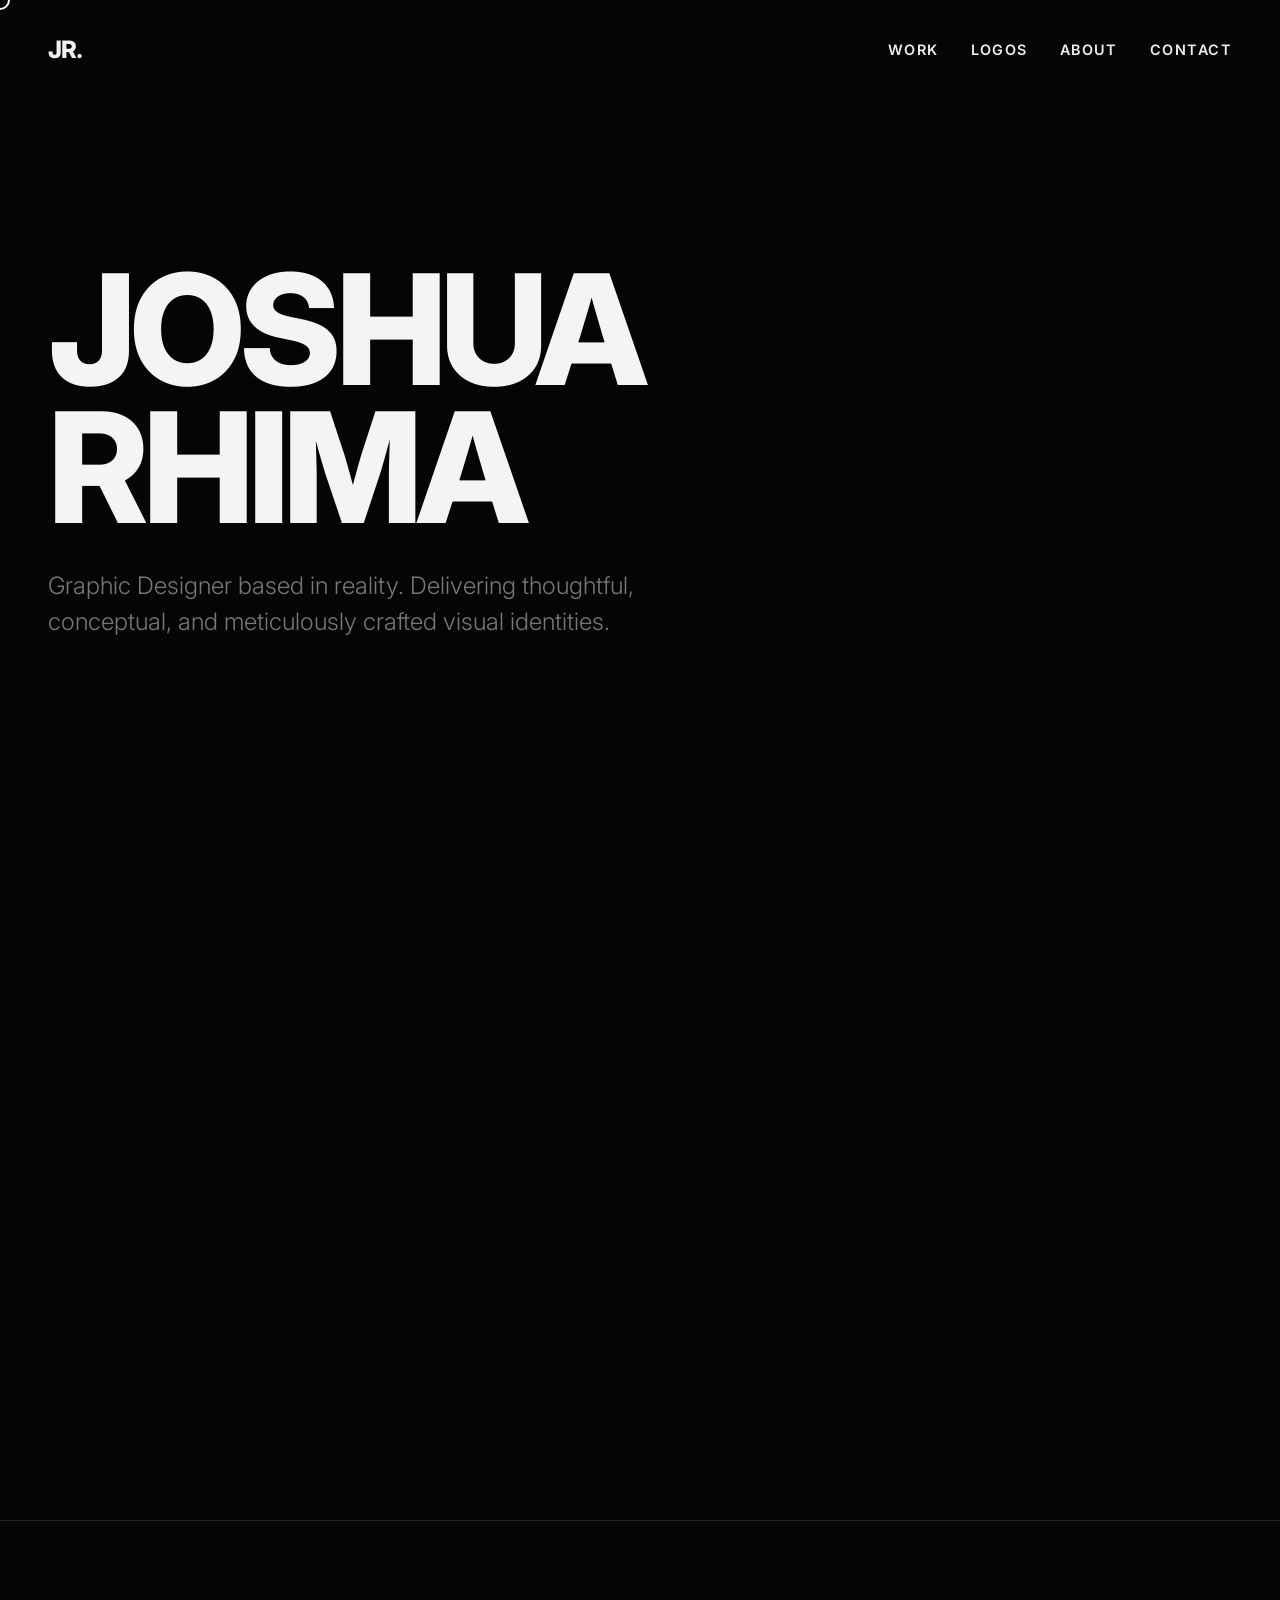
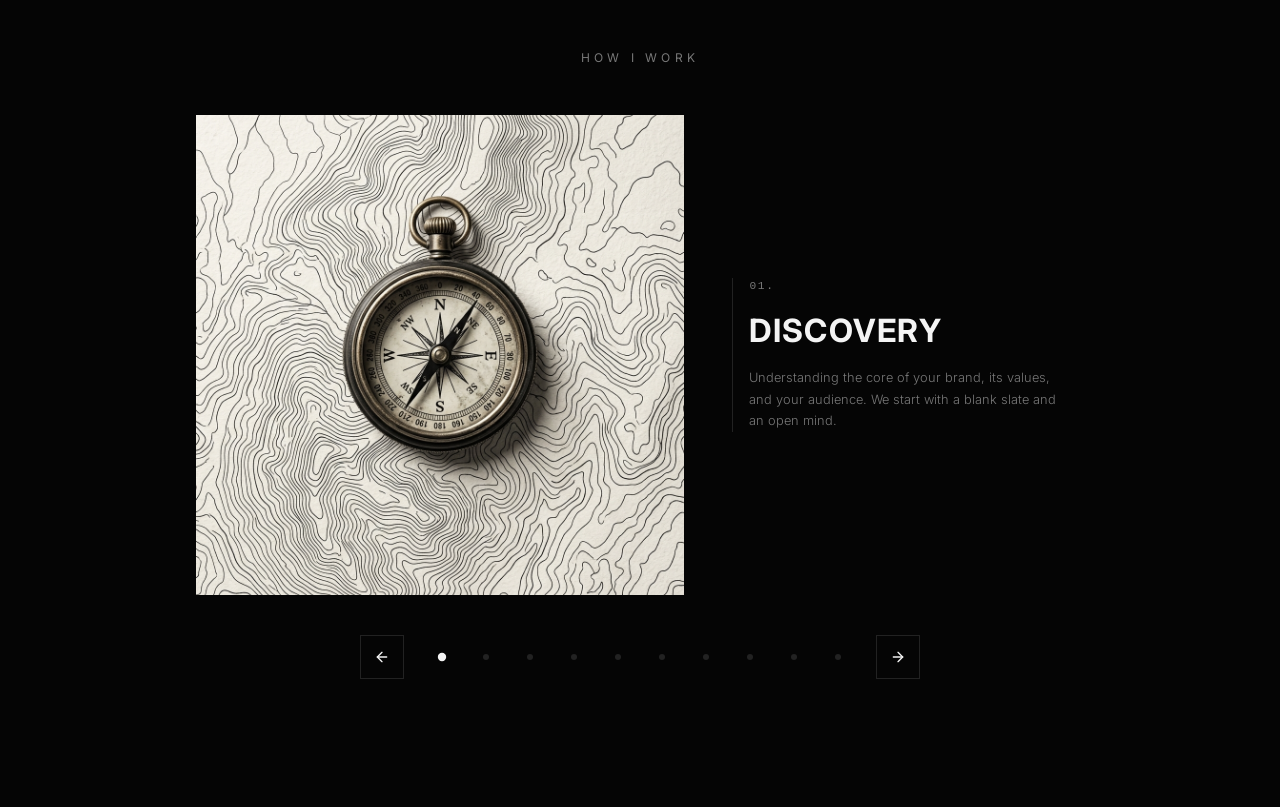
==== commit 62417279: "Change flicker section to trigger automatically on scroll instead of hover" ====
--- a/index.html
+++ b/index.html
@@ -46,7 +46,6 @@
         </section>
 
         <section class="flicker-section">
-            <div class="hover-instruction">HOVER TO REVEAL</div>
             <div class="flicker-wrapper">
                 <img src="assets/project1.jpg" class="flicker-item" alt="Brand 1">
                 <img src="assets/project2.jpg" class="flicker-item" alt="Brand 2">
--- a/style.css
+++ b/style.css
@@ -306,21 +306,6 @@
     cursor: pointer;
 }
 
-.hover-instruction {
-    position: absolute;
-    font-size: clamp(0.8rem, 2vw, 1.2rem);
-    letter-spacing: 0.2em;
-    color: var(--muted-color);
-    text-transform: uppercase;
-    transition: opacity 0.3s ease;
-    z-index: 10;
-    pointer-events: none;
-    font-weight: 600;
-}
-
-.flicker-section.is-playing .hover-instruction {
-    opacity: 0;
-}
 
 /* How I Work Slider */
 .how-i-work-section {
@@ -925,9 +910,16 @@
     .slider-container { min-height: 500px; }
     .slide { padding: 0 0.5rem; }
     .slide-image { height: 200px; }
+    .slider-nav {
+        gap: 0.5rem;
+    }
     .slider-btn {
         width: 36px;
         height: 36px;
+    }
+    .dot {
+        width: 20px;
+        height: 24px;
     }
     
     /* Page-specific overrides */
@@ -946,10 +938,6 @@
 
     /* Flicker section */
     .flicker-section { height: 40vh; }
-    .hover-instruction {
-        font-size: 0.75rem;
-        letter-spacing: 0.15em;
-    }
 
     /* Nav menu */
     .nav-menu a {
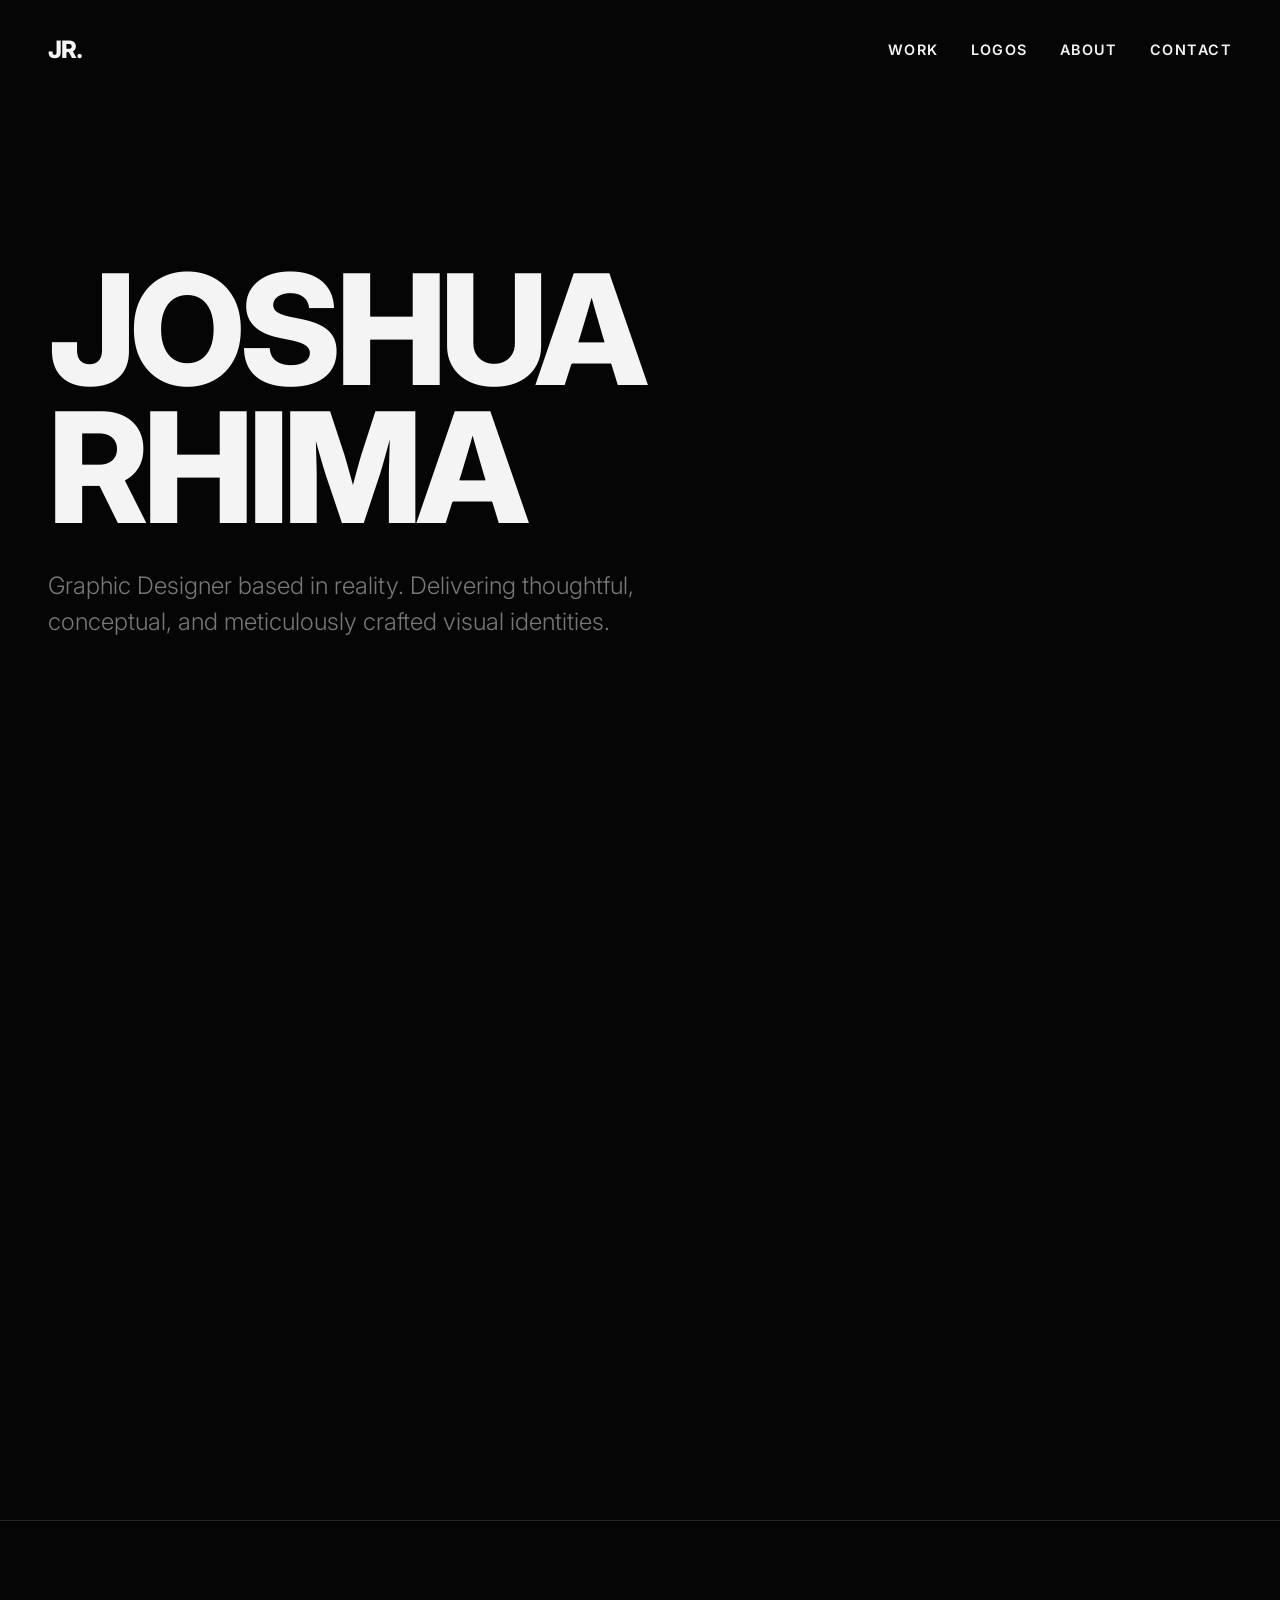
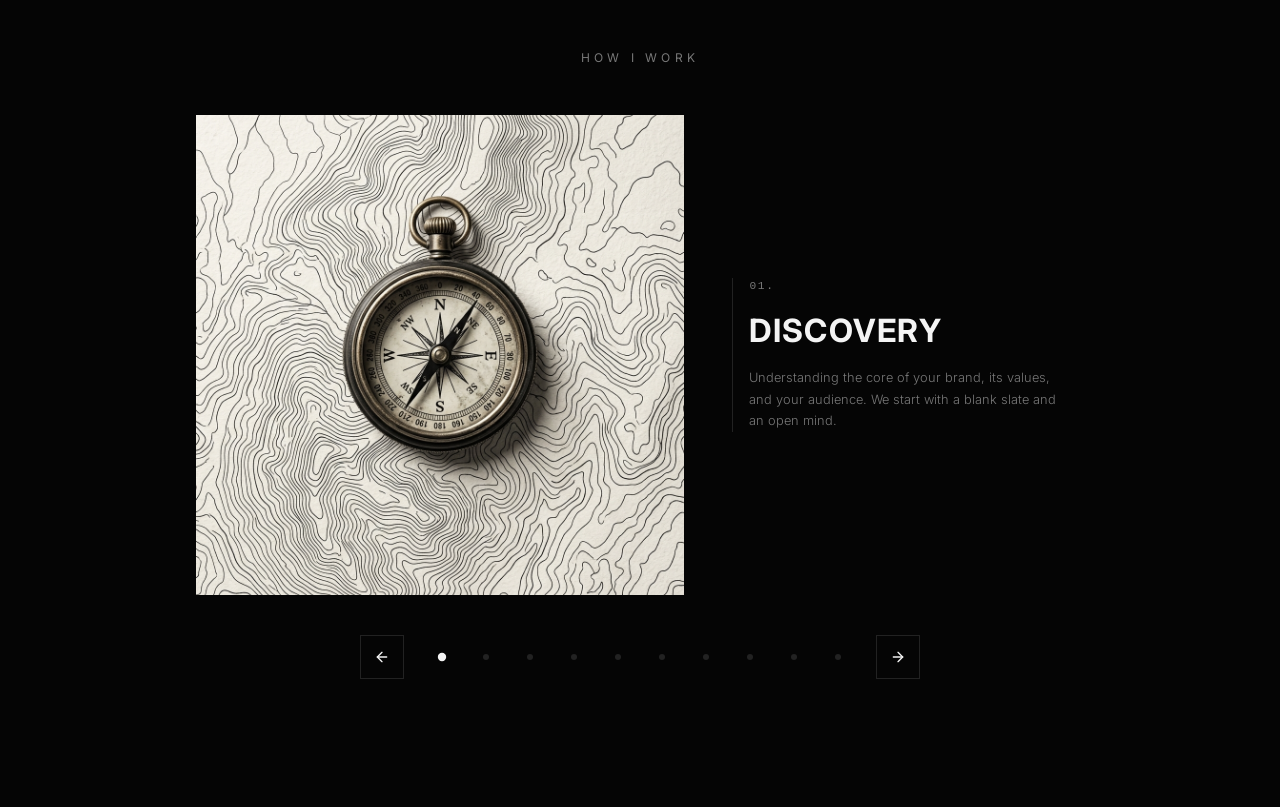
==== commit 911955fe: "Remove delayed ease-in animation and slide transform from How I Work section" ====
--- a/index.html
+++ b/index.html
@@ -67,7 +67,7 @@
             </div>
         </section>
 
-        <section class="how-i-work-section reveal-up">
+        <section class="how-i-work-section">
             <h2 class="section-title" style="text-align: center; margin-bottom: 2rem;">How I Work</h2>
             
             <div class="slider-container">
--- a/style.css
+++ b/style.css
@@ -48,8 +48,9 @@
     pointer-events: none;
     z-index: 9999;
     transform: translate(-50%, -50%);
-    transition: width 0.2s, height 0.2s, background-color 0.2s;
+    transition: width 0.2s, height 0.2s, background-color 0.2s, opacity 0.3s;
     mix-blend-mode: difference;
+    opacity: 0;
 }
 
 .cursor.hovered {
@@ -69,13 +70,13 @@
     top: 0;
     width: 100%;
     z-index: 100;
-    mix-blend-mode: difference;
 }
 
 .logo {
     font-size: 1.5rem;
     font-weight: 800;
     letter-spacing: -0.05em;
+    mix-blend-mode: difference;
 }
 
 .menu-toggle {
@@ -89,6 +90,7 @@
     border: none;
     cursor: pointer;
     z-index: 1000;
+    mix-blend-mode: difference;
 }
 
 .menu-toggle span {
@@ -353,8 +355,7 @@
     padding: 0 3.5rem;
     opacity: 0;
     visibility: hidden;
-    transition: opacity 0.6s ease, transform 0.6s var(--transition-smooth);
-    transform: translateX(40px);
+    transition: opacity 0.25s ease;
 }
 
 .slide-content-wrapper {
@@ -399,15 +400,11 @@
 .slide.active {
     opacity: 1;
     visibility: visible;
-    transform: translateX(0);
-}
-
-.slide.exiting-left {
-    transform: translateX(-40px);
-}
-
+}
+
+.slide.exiting-left,
 .slide.exiting-right {
-    transform: translateX(40px);
+    opacity: 0;
 }
 
 .slide-number {
@@ -663,7 +660,7 @@
     min-height: 100vh;
     display: flex;
     flex-direction: column;
-    justify-content: center;
+    justify-content: flex-end;
     padding-top: 5rem;
 }
 
@@ -716,20 +713,26 @@
     .menu-toggle { display: flex; }
     .nav-menu {
         position: fixed;
-        top: 0;
-        right: -100%;
+        inset: 0;
         width: 100%;
         height: 100vh;
         height: 100dvh;
-        background-color: var(--bg-color);
+        background-color: #000000;
         flex-direction: column;
         justify-content: center;
         align-items: center;
         gap: 3rem;
-        transition: right 0.6s var(--transition-smooth);
+        opacity: 0;
+        visibility: hidden;
+        pointer-events: none;
+        transition: opacity 0.4s ease, visibility 0.4s ease;
         z-index: 999;
     }
-    .nav-menu.active { right: 0; }
+    .nav-menu.active { 
+        opacity: 1; 
+        visibility: visible; 
+        pointer-events: auto;
+    }
     .nav-menu a {
         font-size: 2rem;
         padding: 0.5rem 1rem;
@@ -817,7 +820,6 @@
         padding-top: 5rem;
         padding-left: 2rem;
         padding-right: 2rem;
-        justify-content: flex-start;
     }
 }
 
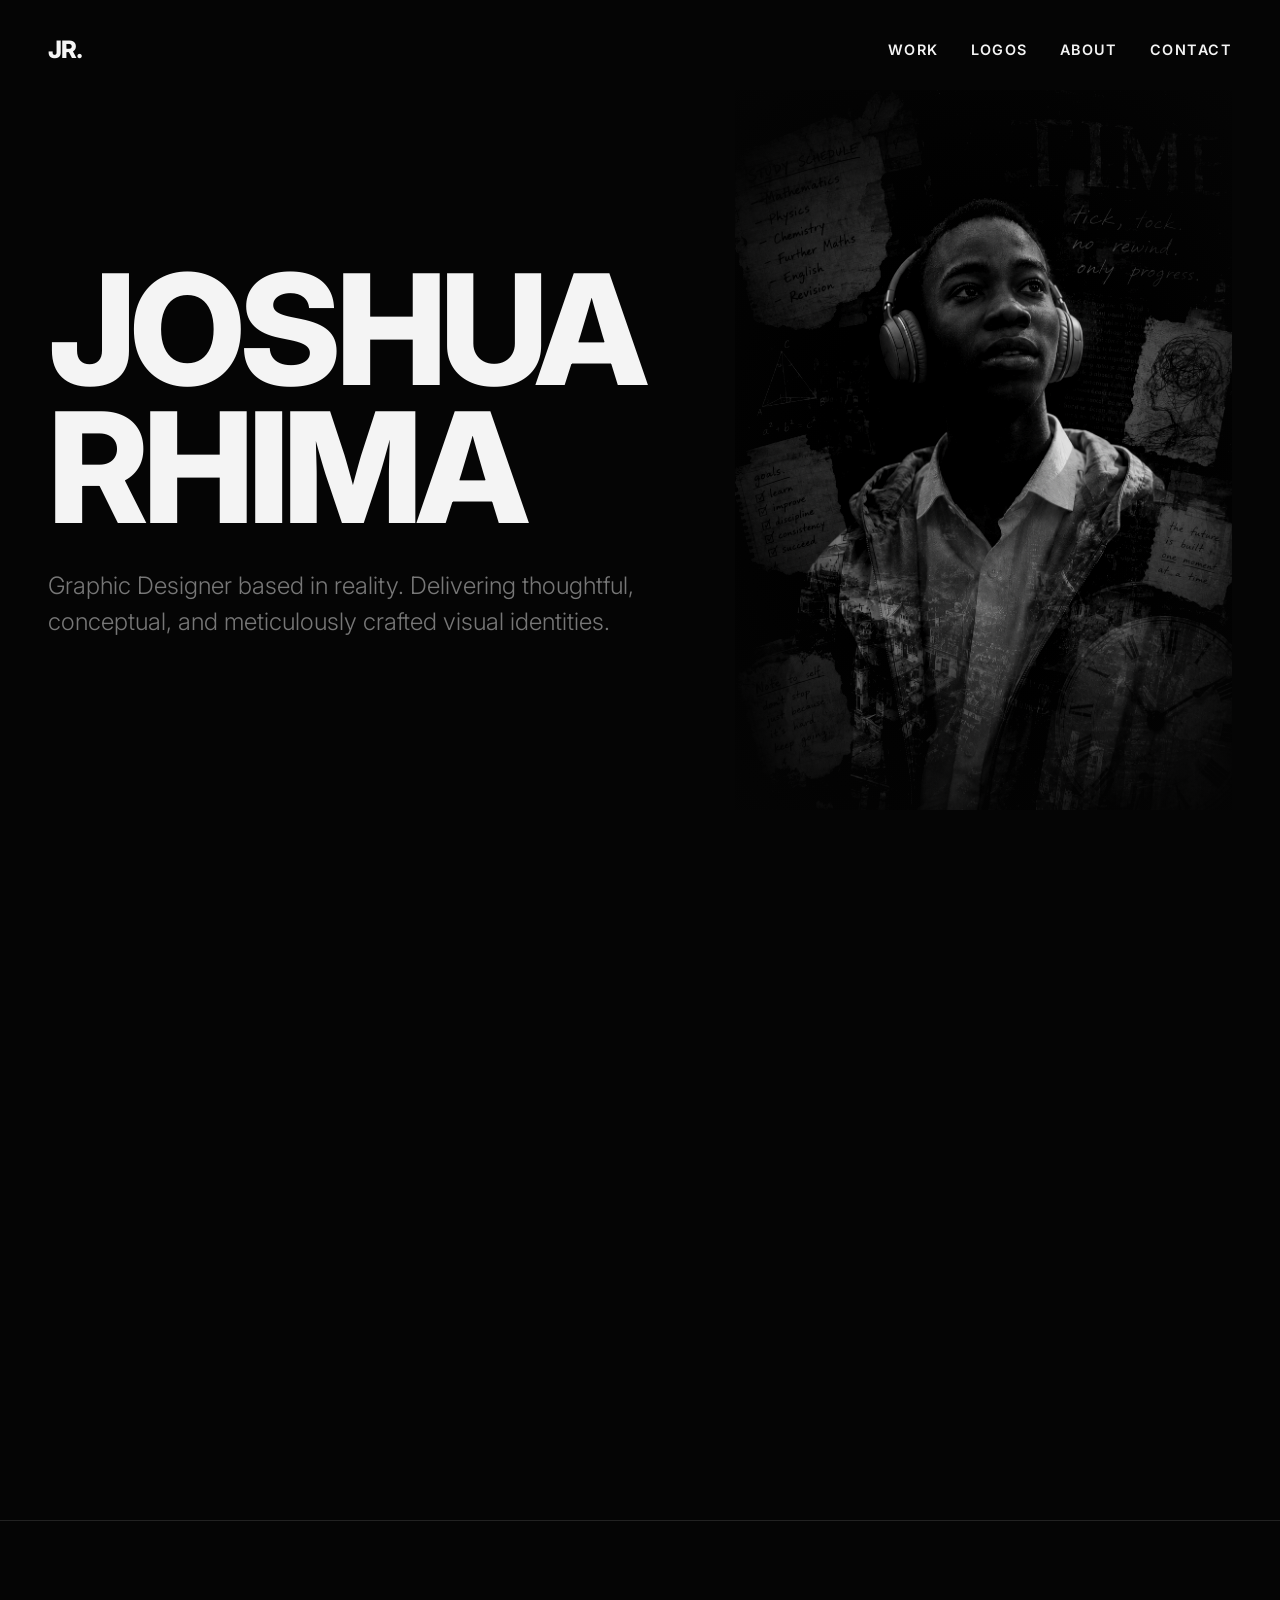
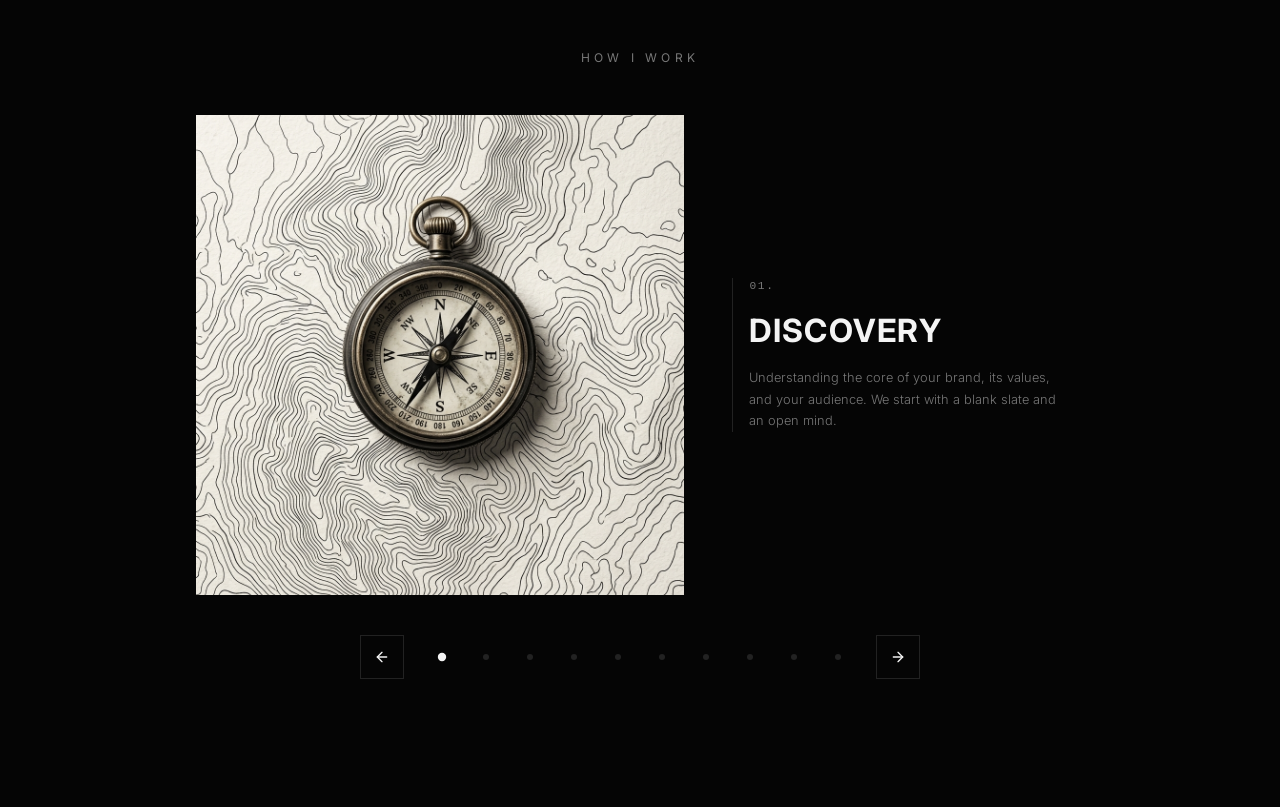
==== commit 29e6be10: "feat: add monochrome responsive Salem portrait to hero section" ====
--- a/index.html
+++ b/index.html
@@ -41,8 +41,16 @@
 
     <main>
         <section class="hero fade-in">
-            <h1>Joshua<br>Rhima</h1>
-            <p class="subtitle">Graphic Designer based in reality. Delivering thoughtful, conceptual, and meticulously crafted visual identities.</p>
+            <div class="hero-content">
+                <h1>Joshua<br>Rhima</h1>
+                <p class="subtitle">Graphic Designer based in reality. Delivering thoughtful, conceptual, and meticulously crafted visual identities.</p>
+            </div>
+            <div class="hero-image-wrapper">
+                <div class="hero-image-inner">
+                    <img src="assets/Salem.png" alt="Joshua Rhima — Creative Portrait" class="hero-portrait" loading="eager">
+                    <div class="hero-image-grain"></div>
+                </div>
+            </div>
         </section>
 
         <section class="flicker-section">
--- a/style.css
+++ b/style.css
@@ -114,9 +114,19 @@
 .hero {
     min-height: 100vh;
     display: flex;
+    align-items: center;
+    justify-content: space-between;
+    padding: 0 4rem;
+    gap: 2rem;
+    overflow: hidden;
+}
+
+.hero-content {
+    flex: 1 1 50%;
+    display: flex;
     flex-direction: column;
     justify-content: center;
-    padding: 0 4rem;
+    z-index: 2;
 }
 
 .hero h1 {
@@ -133,6 +143,71 @@
     max-width: 600px;
     color: var(--muted-color);
     font-weight: 300;
+}
+
+/* Hero Portrait Image */
+.hero-image-wrapper {
+    flex: 0 0 42%;
+    max-width: 520px;
+    height: 80vh;
+    position: relative;
+    display: flex;
+    align-items: center;
+    justify-content: center;
+    animation: heroImageReveal 1.8s cubic-bezier(0.16, 1, 0.3, 1) 0.4s both;
+}
+
+.hero-image-inner {
+    position: relative;
+    width: 100%;
+    height: 100%;
+    overflow: hidden;
+}
+
+.hero-portrait {
+    width: 100%;
+    height: 100%;
+    object-fit: cover;
+    object-position: top center;
+    filter: grayscale(100%) brightness(0.85) contrast(1.15);
+    transition: filter 1.2s ease;
+    display: block;
+}
+
+/* Subtle film grain overlay */
+.hero-image-grain {
+    position: absolute;
+    inset: 0;
+    background-image: url("data:image/svg+xml,%3Csvg viewBox='0 0 256 256' xmlns='http://www.w3.org/2000/svg'%3E%3Cfilter id='noise'%3E%3CfeTurbulence type='fractalNoise' baseFrequency='0.9' numOctaves='4' stitchTiles='stitch'/%3E%3C/filter%3E%3Crect width='100%25' height='100%25' filter='url(%23noise)' opacity='0.06'/%3E%3C/svg%3E");
+    pointer-events: none;
+    mix-blend-mode: overlay;
+    opacity: 0.5;
+}
+
+/* Edge fade — dissolves the image into the dark background */
+.hero-image-inner::after {
+    content: '';
+    position: absolute;
+    inset: 0;
+    background: radial-gradient(
+        ellipse 80% 70% at 50% 50%,
+        transparent 40%,
+        var(--bg-color) 100%
+    );
+    pointer-events: none;
+}
+
+@keyframes heroImageReveal {
+    0% {
+        opacity: 0;
+        transform: translateX(40px) scale(0.96);
+        filter: blur(8px);
+    }
+    100% {
+        opacity: 1;
+        transform: translateX(0) scale(1);
+        filter: blur(0);
+    }
 }
 
 /* Typography Utilities */
@@ -700,6 +775,12 @@
     }
     .cursor { display: none; }
     body { cursor: auto; }
+
+    /* Hero image — slightly smaller */
+    .hero-image-wrapper {
+        flex: 0 0 38%;
+        height: 70vh;
+    }
 
     /* Contact page */
     .contact-main {
@@ -743,6 +824,44 @@
     .menu-toggle.active span:nth-child(2) { opacity: 0; }
     .menu-toggle.active span:nth-child(3) { transform: translateY(-9px) rotate(-45deg); }
 
+    /* Hero — atmospheric background treatment */
+    .hero {
+        position: relative;
+        flex-direction: column;
+        justify-content: center;
+        align-items: flex-start;
+        gap: 0;
+    }
+    .hero-content {
+        flex: none;
+        width: 100%;
+        position: relative;
+        z-index: 2;
+    }
+    .hero-image-wrapper {
+        position: absolute;
+        inset: 0;
+        flex: none;
+        max-width: none;
+        width: 100%;
+        height: 100%;
+        z-index: 1;
+        animation: none;
+        opacity: 0.2;
+    }
+    .hero-image-inner::after {
+        background: linear-gradient(
+            to top,
+            var(--bg-color) 0%,
+            transparent 40%,
+            transparent 60%,
+            var(--bg-color) 100%
+        );
+    }
+    .hero-portrait {
+        object-position: center 20%;
+    }
+
     /* Logos Grid */
     .logos-grid { grid-template-columns: repeat(2, 1fr); }
     .logo-cell {
@@ -849,6 +968,9 @@
         font-size: 1rem;
         line-height: 1.4;
     }
+    .hero-image-wrapper {
+        opacity: 0.15;
+    }
     
     /* Section Titles */
     .section-title {
@@ -950,6 +1072,9 @@
 /* 360px - Small Mobile (Ultra Compact) */
 @media (max-width: 360px) {
     .hero h1 { font-size: 2.5rem; }
+    .hero-image-wrapper {
+        opacity: 0.12;
+    }
     .logo-mark {
         font-size: clamp(1.2rem, 7vw, 2.5rem) !important;
     }
